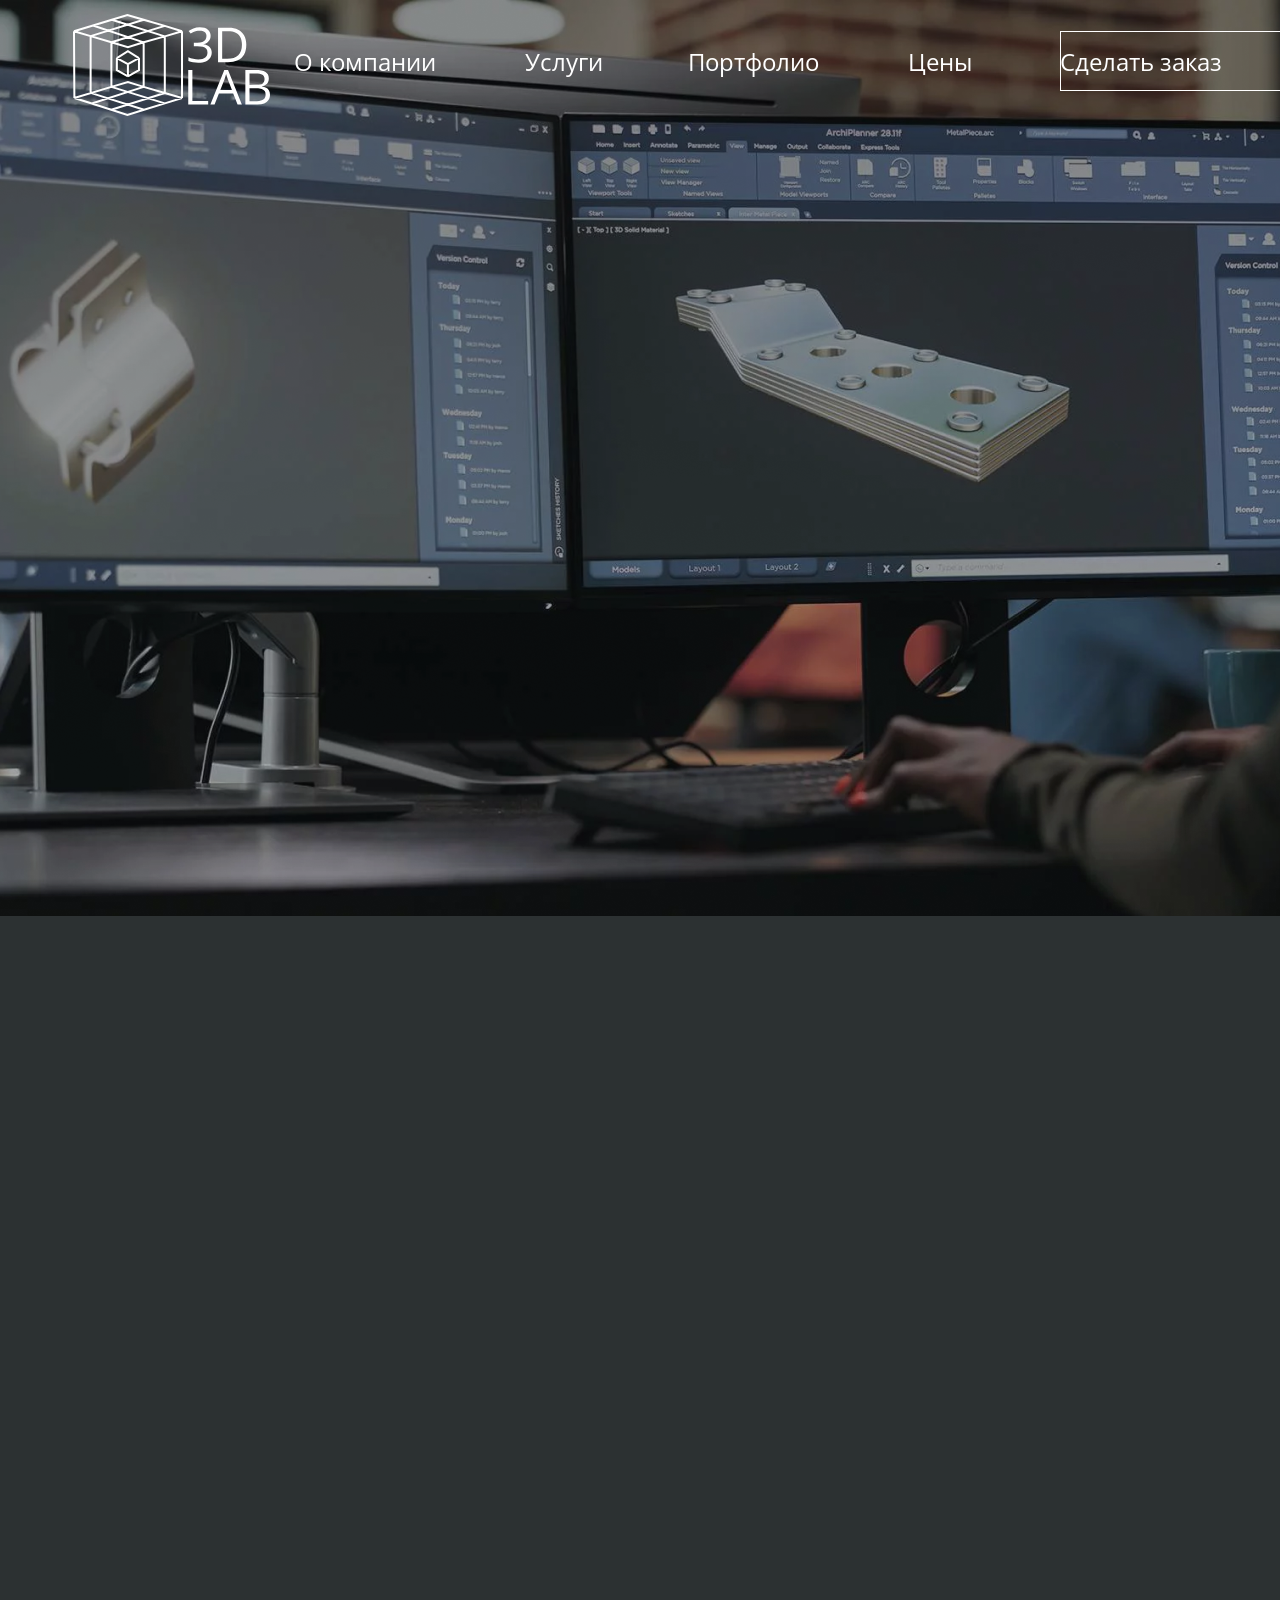
==== lab_4_/1440/index.html @ c91461b5 "fix" ====
<!DOCTYPE html>
<html lang="ru">
<head>
    <link rel="stylesheet" href="https://cdn.jsdelivr.net/npm/bootstrap@4.3.1/dist/css/bootstrap.min.css"
          integrity="sha384-ggOyR0iXCbMQv3Xipma34MD+dH/1fQ784/j6cY/iJTQUOhcWr7x9JvoRxT2MZw1T" crossorigin="anonymous">
    <link rel="stylesheet" href="css/style.css">
    <meta charset="UTF-8">
    <title>Title</title>
</head>
<body>

<div class="container">
    <div class="header-picture">
        <img src="img/header_picture.png" alt="headerPicture">
        <div class="header">
            <div class="logo">
                <img src="img/logo.svg" alt="logo">
            </div>
            <div class="header-menu">
                <div class="header-menu-text about-company-menu-text">О компании</div>
                <div class="header-menu-text services-menu-text">Услуги</div>
                <div class="header-menu-text portfolio-menu-text">Портфолио</div>
                <div class="header-menu-text prices-menu-text">Цены</div>
                <div class="make-order-button-menu"></div>
                <div class="make-order-borders-button-menu"></div>
                <div class="make-order-text-menu">Сделать заказ</div>
            </div>
        </div>
    </div>


</div>

<script src="https://code.jquery.com/jquery-3.3.1.slim.min.js"
        integrity="sha384-q8i/X+965DzO0rT7abK41JStQIAqVgRVzpbzo5smXKp4YfRvH+8abtTE1Pi6jizo"
        crossorigin="anonymous"></script>
<script src="https://cdn.jsdelivr.net/npm/popper.js@1.14.7/dist/umd/popper.min.js"
        integrity="sha384-UO2eT0CpHqdSJQ6hJty5KVphtPhzWj9WO1clHTMGa3JDZwrnQq4sF86dIHNDz0W1"
        crossorigin="anonymous"></script>
<script src="https://cdn.jsdelivr.net/npm/bootstrap@4.3.1/dist/js/bootstrap.min.js"
        integrity="sha384-JjSmVgyd0p3pXB1rRibZUAYoIIy6OrQ6VrjIEaFf/nJGzIxFDsf4x0xIM+B07jRM"
        crossorigin="anonymous"></script>
</body>
</html>
---- lab_4_/1440/css/style.css ----
@import url('https://fonts.googleapis.com/css?family=Open+Sans');

body{
    position: relative;
    width: 1440px;
    height: 4782px;

    background: #2C3132;
}

.header {
    position: absolute;
    width: 1440px;
    height: 126px;
    left: 0px;
    top: 0px;
}

.header-picture {
    position: absolute;
    width: 1440px;
    height: 916px;
    left: 0px;
    top: 0px;

    background: linear-gradient(180deg,
    rgba(0, 0, 0, 0.2) 0%,
    rgba(0, 0, 0, 0.2) 15.75%,
    rgba(0, 0, 0, 0) 100%),
    linear-gradient(0deg, rgba(61, 58, 59, 0.1), rgba(61, 58, 59, 0.1));
}

.logo {
    position: absolute;
    width: 196px;
    height: 100px;
    left: 72px;
    top: 13px;
}

.header-menu {
    position: absolute;
    width: 1076px;
    height: 82px;
    left: 292px;
    top: 20px;
}


.header-menu-text {

    font-family: 'Open Sans', SFMono-Regular;
    font-style: normal;
    font-weight: 400;
    font-size: 24px;
    line-height: 33px;
    /* identical to box height */

    display: flex;
    align-items: center;
    text-align: center;

    color: #FFFFFF;
}

.about-company-menu-text {
    position: absolute;
    width: 144px;
    height: 33px;
    left: 2px;
    top: 25px;
}

.services-menu-text {
    position: absolute;
    width: 78px;
    height: 33px;
    left: 233px;
    top: 25px;
}


.portfolio-menu-text {
    position: absolute;
    width: 133px;
    height: 33px;
    left: 396px;
    top: 25px;
}


.prices-menu-text {
    position: absolute;
    width: 65px;
    height: 33px;
    left: 616px;
    top: 25px;
}

.make-order-button-menu {
    position: absolute;
    width: 306px;
    height: 60px;
    left: 768px;
    top: 11px;
}

.make-order-borders-button-menu{
    box-sizing: border-box;

    position: absolute;
    width: 306px;
    height: 60px;
    left: 768px;
    top: 11px;

    border: 1px solid #FFFFFF;
}

.make-order-text-menu {
    position: absolute;
    width: 306px;
    height: 33px;
    left: 768px;
    top: 25px;

    font-family: 'Open Sans', SFMono-Regular;
    font-style: normal;
    font-weight: 400;
    font-size: 24px;
    line-height: 33px;
    /* identical to box height */

    display: flex;
    align-items: center;
    text-align: center;

    color: #FFFFFF;
}
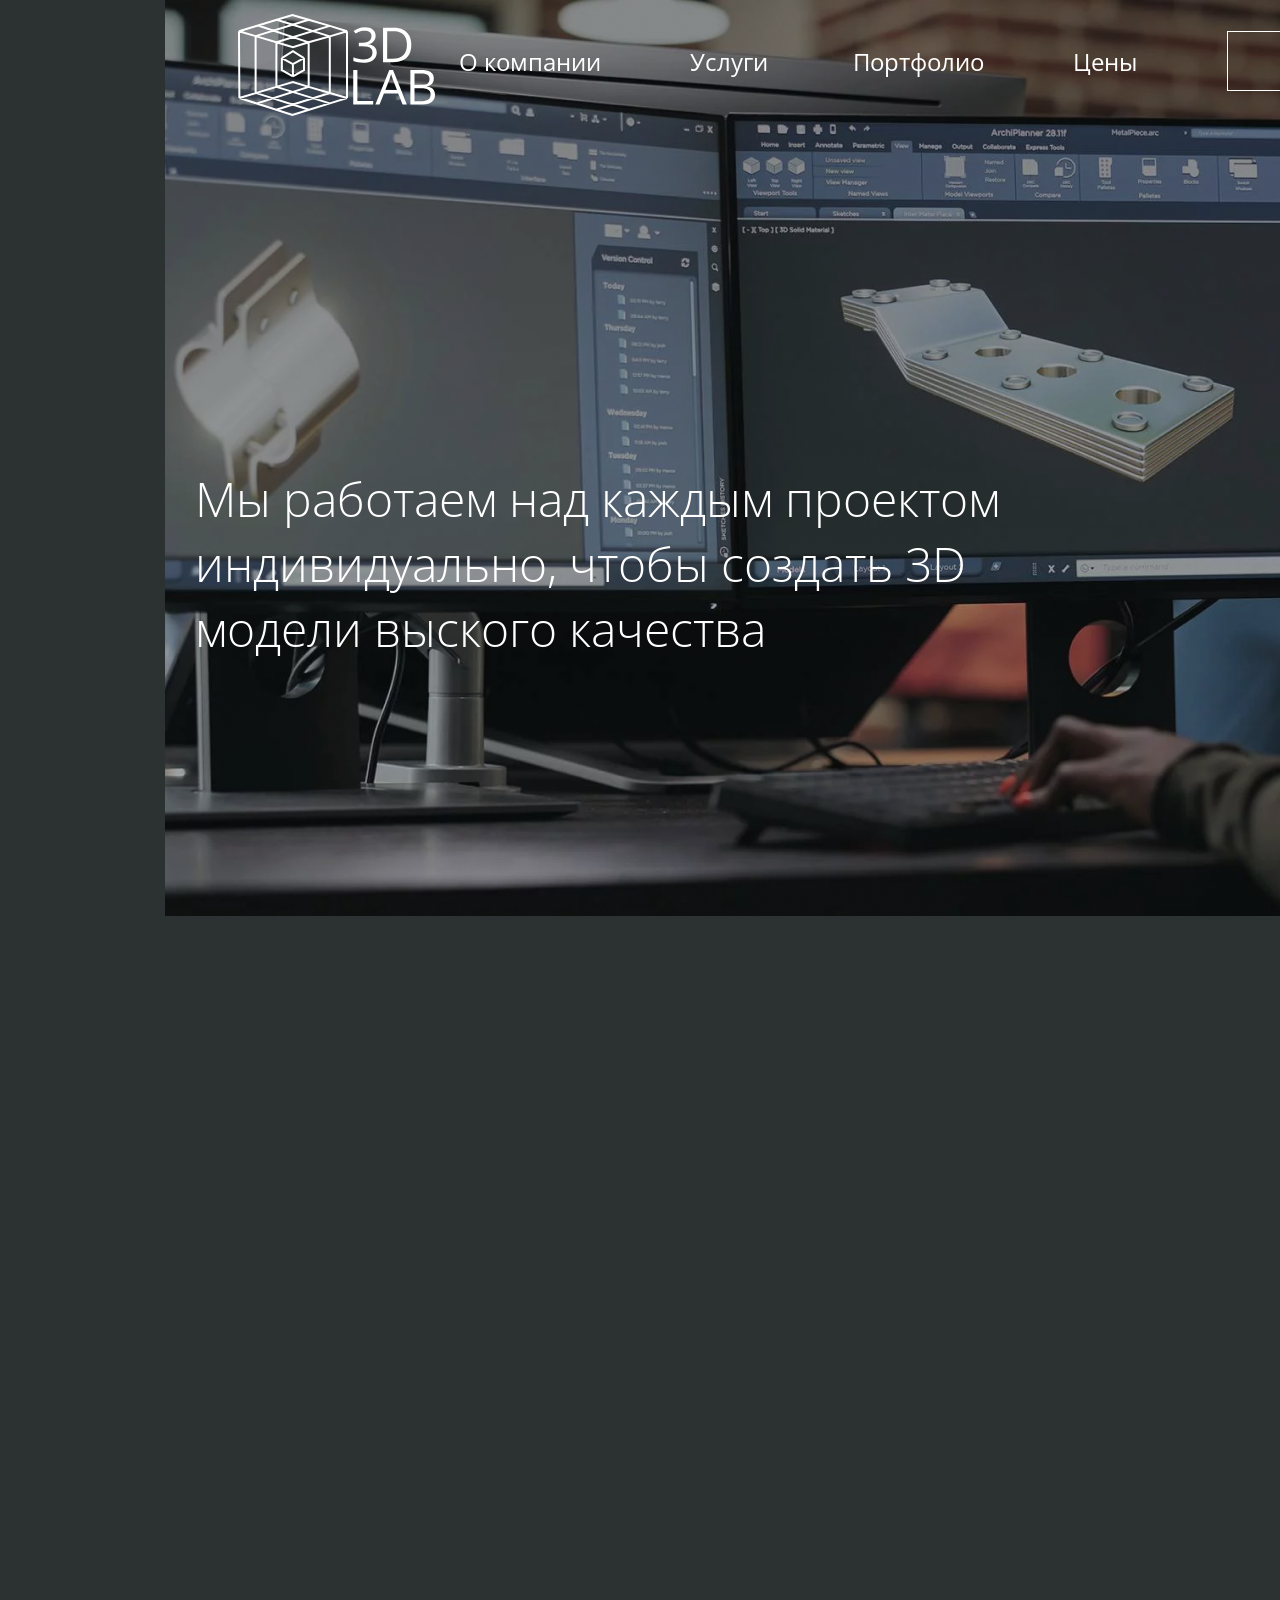
==== commit 4c9e38ce: "abakakaniy web design" ====
--- a/lab_4_/1440/index.html
+++ b/lab_4_/1440/index.html
@@ -1,44 +1,75 @@
 <!DOCTYPE html>
 <html lang="ru">
+
 <head>
     <link rel="stylesheet" href="https://cdn.jsdelivr.net/npm/bootstrap@4.3.1/dist/css/bootstrap.min.css"
-          integrity="sha384-ggOyR0iXCbMQv3Xipma34MD+dH/1fQ784/j6cY/iJTQUOhcWr7x9JvoRxT2MZw1T" crossorigin="anonymous">
+        integrity="sha384-ggOyR0iXCbMQv3Xipma34MD+dH/1fQ784/j6cY/iJTQUOhcWr7x9JvoRxT2MZw1T" crossorigin="anonymous">
     <link rel="stylesheet" href="css/style.css">
     <meta charset="UTF-8">
     <title>Title</title>
 </head>
+
 <body>
+    
+    <div class="container">
+        <div class="row">
+            <div class="col-md-12">
+                <div class="header-picture">
+                    <img src="img/header_picture.png" alt="headerPicture">
+                </div>
 
-<div class="container">
-    <div class="header-picture">
-        <img src="img/header_picture.png" alt="headerPicture">
-        <div class="header">
-            <div class="logo">
-                <img src="img/logo.svg" alt="logo">
-            </div>
-            <div class="header-menu">
-                <div class="header-menu-text about-company-menu-text">О компании</div>
-                <div class="header-menu-text services-menu-text">Услуги</div>
-                <div class="header-menu-text portfolio-menu-text">Портфолио</div>
-                <div class="header-menu-text prices-menu-text">Цены</div>
-                <div class="make-order-button-menu"></div>
-                <div class="make-order-borders-button-menu"></div>
-                <div class="make-order-text-menu">Сделать заказ</div>
+                <!-- Шапка -->
+                
+                    <div class="header">
+                        <div class="col-md-2">
+                            <div class="logo">
+                                <img src="img/logo.svg" alt="logo"></img>
+                            </div>
+                        </div>
+                        <div class="col-md-10">
+                            <div class="header-menu">
+                                <div class="header-menu-text about-company-menu-text">О компании</div>
+                                <div class="header-menu-text services-menu-text">Услуги</div>
+                                <div class="header-menu-text portfolio-menu-text">Портфолио</div>
+                                <div class="header-menu-text prices-menu-text">Цены</div>
+                                <div class="make-order-borders-button-menu"></div>
+                                <div class="make-order-text-menu">Сделать заказ</div>
+                            </div>
+                        </div>
+                    </div>
+                
+
+                <!-- О компании -->
+                <div class="col-md-12">
+                    <div class="col-md-8">
+                        <div class="about-company-frame">
+                            <div class="about-company-frame-text">
+                                Мы работаем над каждым проектом индивидуально,
+                                чтобы создать 3D модели выского качества
+                            </div>
+                        </div>
+                    </div>
+                </div>
+
+
+
             </div>
         </div>
     </div>
 
-
-</div>
-
-<script src="https://code.jquery.com/jquery-3.3.1.slim.min.js"
+    <script src="https://code.jquery.com/jquery-3.3.1.slim.min.js"
         integrity="sha384-q8i/X+965DzO0rT7abK41JStQIAqVgRVzpbzo5smXKp4YfRvH+8abtTE1Pi6jizo"
         crossorigin="anonymous"></script>
-<script src="https://cdn.jsdelivr.net/npm/popper.js@1.14.7/dist/umd/popper.min.js"
+    
+        <script src="https://cdn.jsdelivr.net/npm/popper.js@1.14.7/dist/umd/popper.min.js"
         integrity="sha384-UO2eT0CpHqdSJQ6hJty5KVphtPhzWj9WO1clHTMGa3JDZwrnQq4sF86dIHNDz0W1"
         crossorigin="anonymous"></script>
-<script src="https://cdn.jsdelivr.net/npm/bootstrap@4.3.1/dist/js/bootstrap.min.js"
+    
+        <script src="https://cdn.jsdelivr.net/npm/bootstrap@4.3.1/dist/js/bootstrap.min.js"
         integrity="sha384-JjSmVgyd0p3pXB1rRibZUAYoIIy6OrQ6VrjIEaFf/nJGzIxFDsf4x0xIM+B07jRM"
         crossorigin="anonymous"></script>
+    
+        <script src="js/script.js"></script>
 </body>
+
 </html>
--- a/lab_4_/1440/css/style.css
+++ b/lab_4_/1440/css/style.css
@@ -1,6 +1,6 @@
 @import url('https://fonts.googleapis.com/css?family=Open+Sans');
 
-body{
+body {
     position: relative;
     width: 1440px;
     height: 4782px;
@@ -8,26 +8,35 @@
     background: #2C3132;
 }
 
+
+/* ------- Шапка ------- */
 .header {
-    position: absolute;
+    /* Header */
+    position: fixed;
+    top: 0;
     width: 1440px;
     height: 126px;
-    left: 0px;
-    top: 0px;
+    z-index: 9999;
+    
+}
+
+.header.dark {
+    background: rgba(44, 49, 50, 0.9);
 }
 
 .header-picture {
     position: absolute;
     width: 1440px;
     height: 916px;
-    left: 0px;
-    top: 0px;
+
 
     background: linear-gradient(180deg,
-    rgba(0, 0, 0, 0.2) 0%,
-    rgba(0, 0, 0, 0.2) 15.75%,
-    rgba(0, 0, 0, 0) 100%),
-    linear-gradient(0deg, rgba(61, 58, 59, 0.1), rgba(61, 58, 59, 0.1));
+            rgba(0, 0, 0, 0.2) 0%,
+            rgba(0, 0, 0, 0.2) 15.75%,
+            rgba(0, 0, 0, 0) 100%),
+        linear-gradient(0deg,
+            rgba(61, 58, 59, 0.1),
+            rgba(61, 58, 59, 0.1));
 }
 
 .logo {
@@ -97,34 +106,31 @@
     top: 25px;
 }
 
-.make-order-button-menu {
-    position: absolute;
-    width: 306px;
-    height: 60px;
-    left: 768px;
-    top: 11px;
-}
 
-.make-order-borders-button-menu{
+
+.make-order-borders-button-menu {
     box-sizing: border-box;
 
     position: absolute;
     width: 306px;
     height: 60px;
-    left: 768px;
+    left: 770px;
     top: 11px;
 
     border: 1px solid #FFFFFF;
 }
 
 .make-order-text-menu {
+    /* Сделать заказ */
+
+
     position: absolute;
-    width: 306px;
+    width: 164px;
     height: 33px;
-    left: 768px;
+    left: 841px;
     top: 25px;
 
-    font-family: 'Open Sans', SFMono-Regular;
+    font-family: 'Open Sans';
     font-style: normal;
     font-weight: 400;
     font-size: 24px;
@@ -136,4 +142,47 @@
     text-align: center;
 
     color: #FFFFFF;
-}+
+}
+
+/* ------- Шапка ------- */
+
+
+
+/* ------- О компании ------- */
+
+.about-company-frame {
+    /* AboutCompany */
+
+
+    position: absolute;
+    width: 1296px;
+    height: 790px;
+
+
+}
+
+.about-company-frame-text {
+    /* Мы работаем над каждым проектом индивидуально, 
+    чтобы создать 3D модели выского качества */
+
+
+    position: absolute;
+    width: 856px;
+    height: 288px;
+    left: 0px;
+    top: 419px;
+
+    font-family: 'Open Sans';
+    font-style: normal;
+    font-weight: 300;
+    font-size: 48px;
+    line-height: 65px;
+    display: flex;
+    align-items: center;
+
+    color: #FFFFFF;
+
+}
+
+/* ------- О компании ------- */
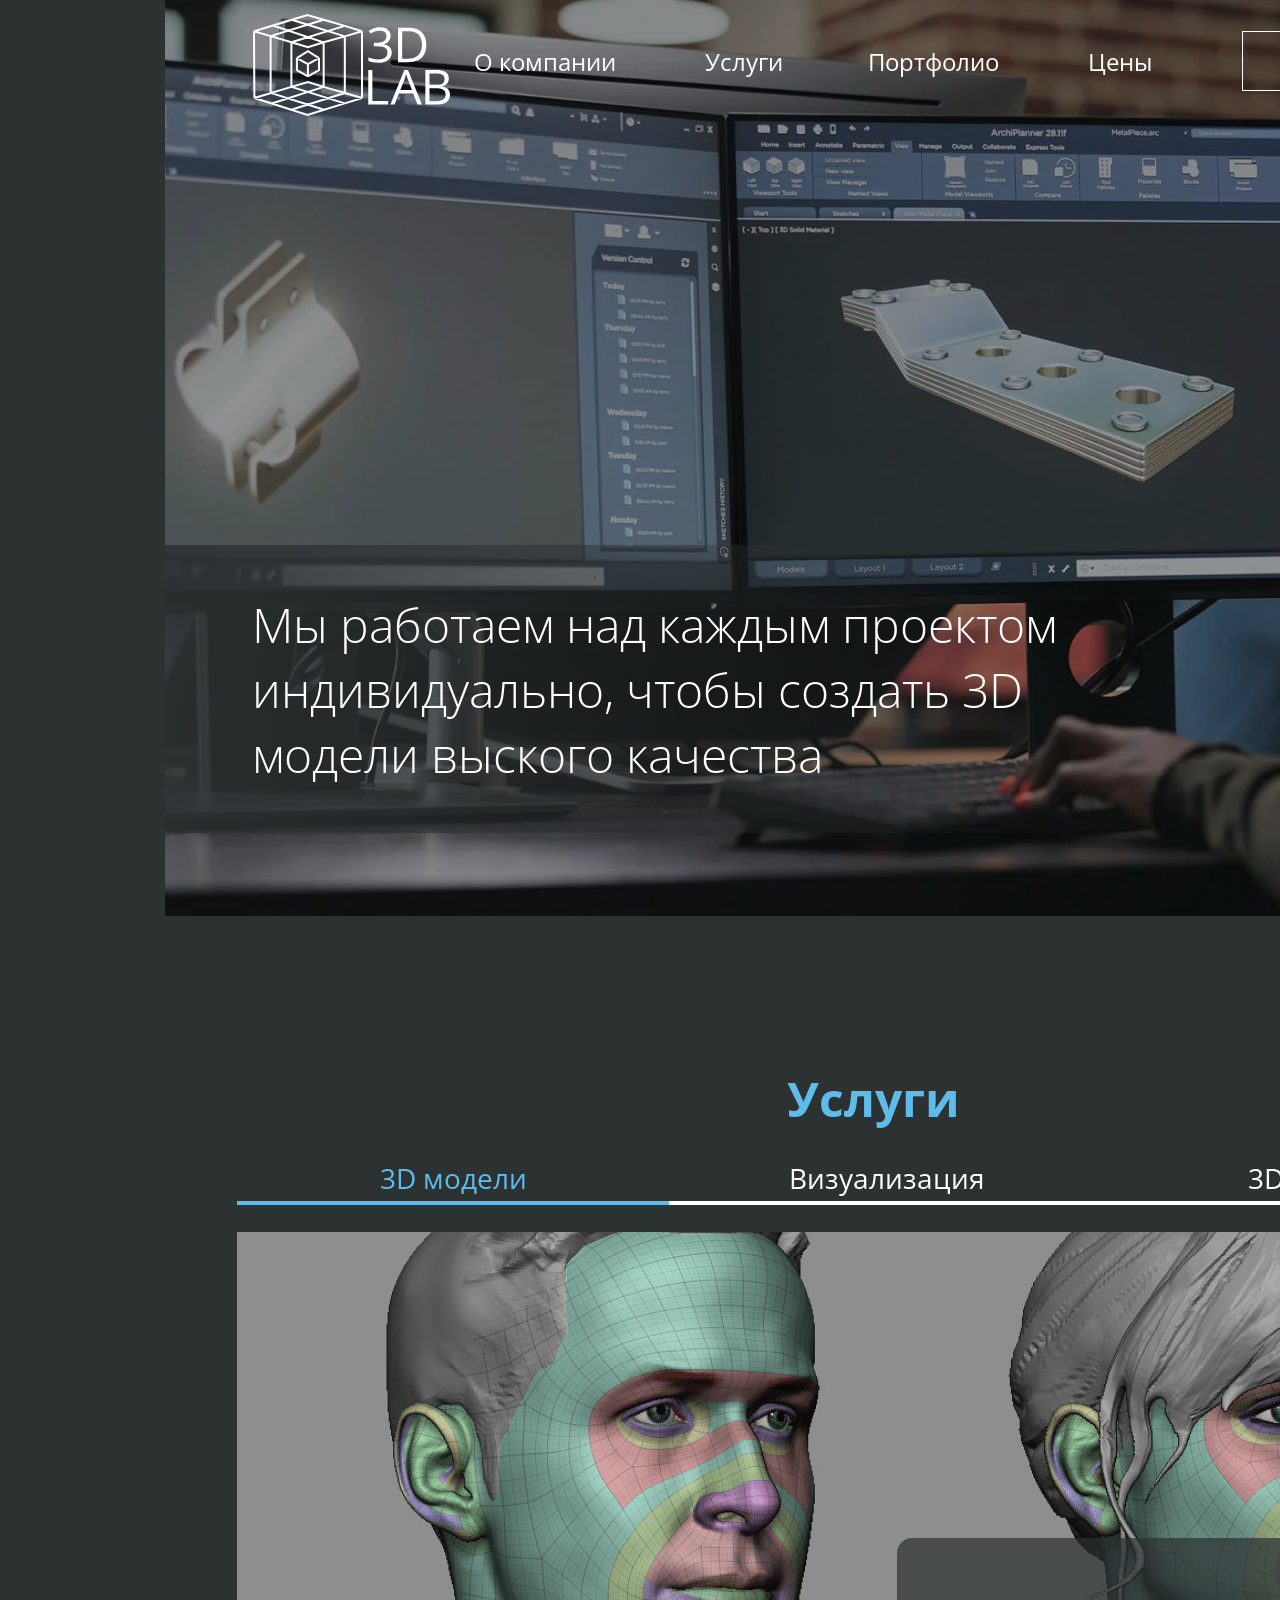
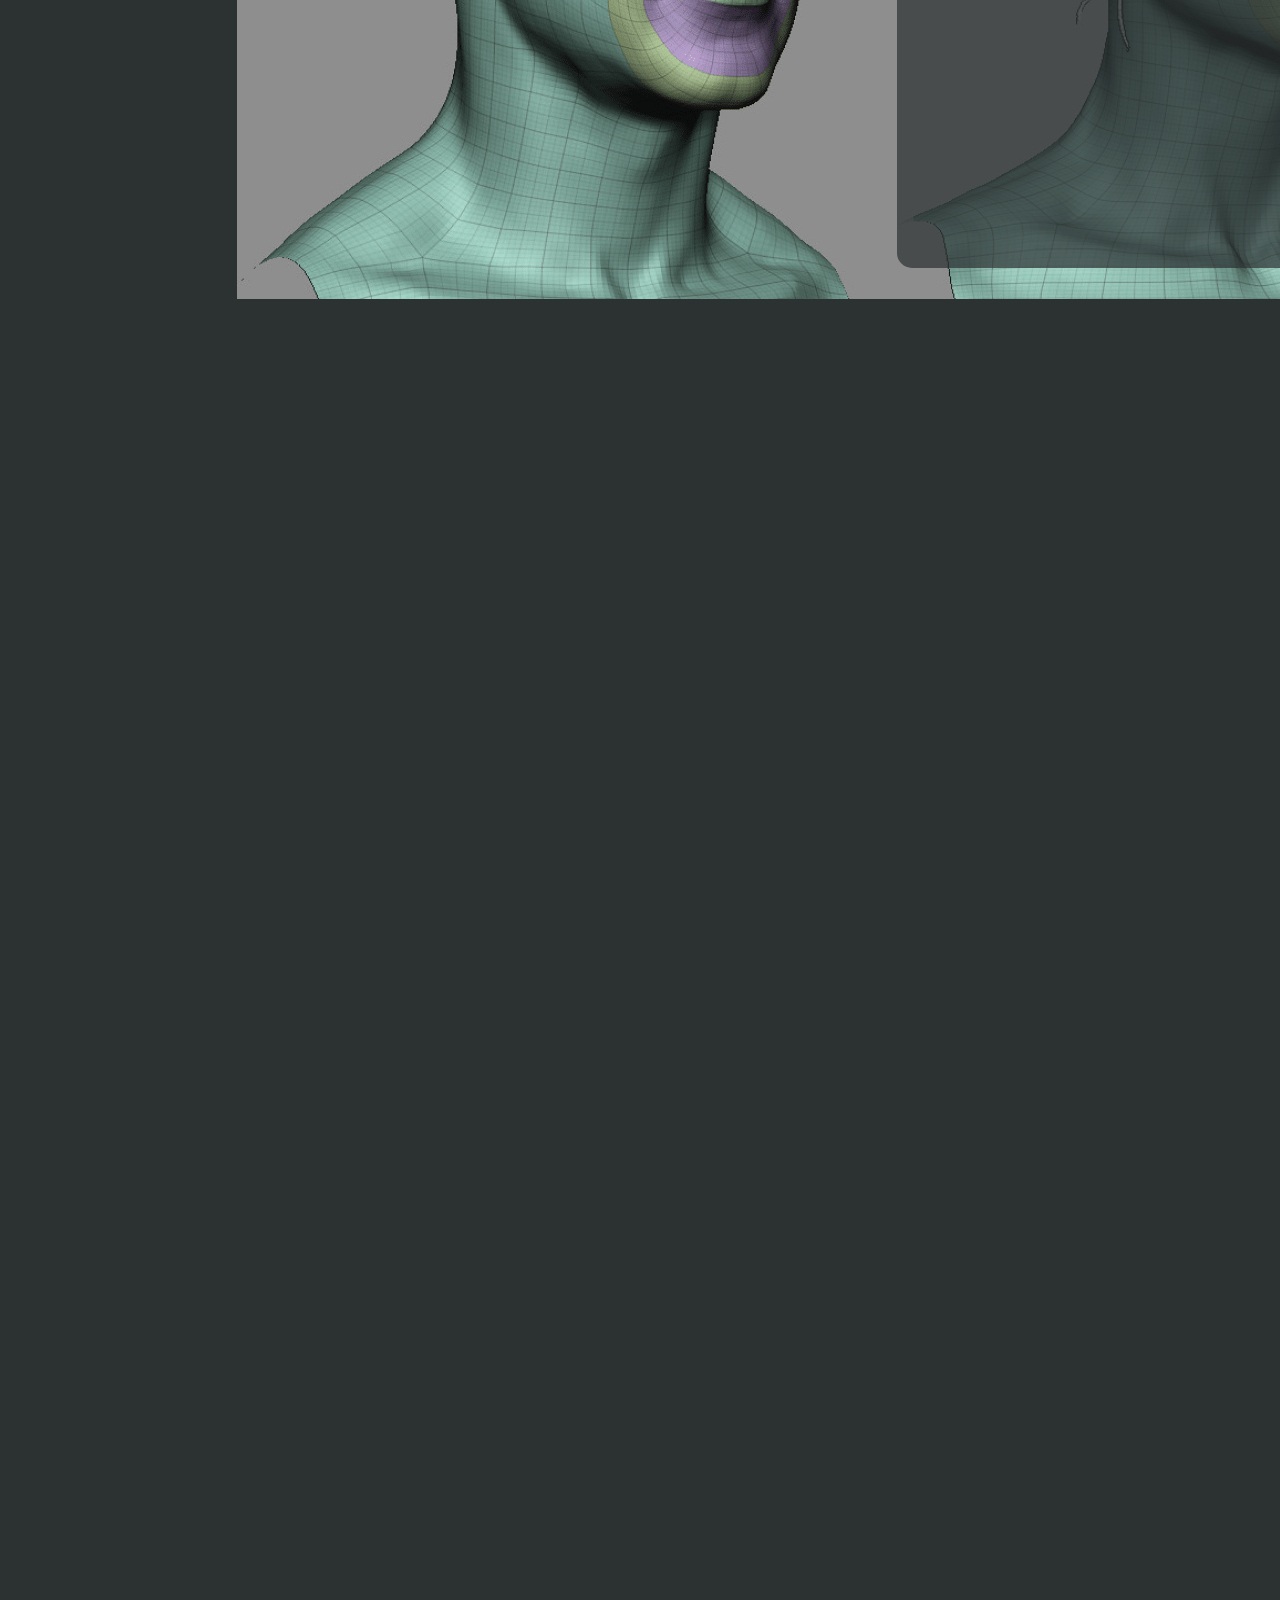
==== commit 3912b3f3: "nasrano" ====
--- a/lab_4_/1440/index.html
+++ b/lab_4_/1440/index.html
@@ -5,22 +5,23 @@
     <link rel="stylesheet" href="https://cdn.jsdelivr.net/npm/bootstrap@4.3.1/dist/css/bootstrap.min.css"
         integrity="sha384-ggOyR0iXCbMQv3Xipma34MD+dH/1fQ784/j6cY/iJTQUOhcWr7x9JvoRxT2MZw1T" crossorigin="anonymous">
     <link rel="stylesheet" href="css/style.css">
+    <link href="https://fonts.googleapis.com/css?family=Open+Sans:300,400,700&display=swap" rel="stylesheet">
     <meta charset="UTF-8">
     <title>Title</title>
 </head>
 
 <body>
-    
+
     <div class="container">
         <div class="row">
             <div class="col-md-12">
-                <div class="header-picture">
-                    <img src="img/header_picture.png" alt="headerPicture">
+                <div class="about-company-picture">
+                    <img src="img/about_company_picture.png" alt="headerPicture"></img>
                 </div>
 
                 <!-- Шапка -->
-                
-                    <div class="header">
+                <div class="col-md-12">
+                    <div class="header header-background">
                         <div class="col-md-2">
                             <div class="logo">
                                 <img src="img/logo.svg" alt="logo"></img>
@@ -37,10 +38,11 @@
                             </div>
                         </div>
                     </div>
-                
+                </div>
 
                 <!-- О компании -->
                 <div class="col-md-12">
+                    <div class="about-company-frame-text-background"></div>
                     <div class="col-md-8">
                         <div class="about-company-frame">
                             <div class="about-company-frame-text">
@@ -51,25 +53,64 @@
                     </div>
                 </div>
 
+                <!-- Услуги -->
+                <div class="col-md-12">
+                    <div class="service-frame">
+                        <div class="service-frame-header">
+                            Услуги
+                        </div>
+
+                        <div class="service-frame-3d-models-group">
+                            <div class="service-frame-3d-models">
+                                3D модели
+                            </div>
+                            <div class="service-frame-3d-models-line"></div>
+                        </div>
+                        <div class="service-frame-visualisations-group">
+                            <div class="service-frame-visualisation">
+                                Визуализация
+                            </div>
+                            <div class="service-frame-visualisation-line"></div>
+                        </div>
+                        <div class="service-frame-3d-printing-group">
+                            <div class="service-frame-3d-printing">
+                                3D печать
+                            </div>
+                            <div class="service-frame-3d-printing-line"></div>
+                        </div>
+
+                        <div class="service-frame-example">
+                            <img src="img/3d_model_example.png" alt="3d_model_example"></img>
+                            <div class="service-frame-text-block">
+                                <div class="service-frame-example-rectangle">
+                                    
+                                </div>
+                            </div>
+
+                        </div>
+                    </div>
+
+                </div>
 
 
             </div>
         </div>
     </div>
 
+
     <script src="https://code.jquery.com/jquery-3.3.1.slim.min.js"
         integrity="sha384-q8i/X+965DzO0rT7abK41JStQIAqVgRVzpbzo5smXKp4YfRvH+8abtTE1Pi6jizo"
         crossorigin="anonymous"></script>
-    
-        <script src="https://cdn.jsdelivr.net/npm/popper.js@1.14.7/dist/umd/popper.min.js"
+
+    <script src="https://cdn.jsdelivr.net/npm/popper.js@1.14.7/dist/umd/popper.min.js"
         integrity="sha384-UO2eT0CpHqdSJQ6hJty5KVphtPhzWj9WO1clHTMGa3JDZwrnQq4sF86dIHNDz0W1"
         crossorigin="anonymous"></script>
-    
-        <script src="https://cdn.jsdelivr.net/npm/bootstrap@4.3.1/dist/js/bootstrap.min.js"
+
+    <script src="https://cdn.jsdelivr.net/npm/bootstrap@4.3.1/dist/js/bootstrap.min.js"
         integrity="sha384-JjSmVgyd0p3pXB1rRibZUAYoIIy6OrQ6VrjIEaFf/nJGzIxFDsf4x0xIM+B07jRM"
         crossorigin="anonymous"></script>
-    
-        <script src="js/script.js"></script>
+
+    <script src="js/script.js"></script>
 </body>
 
 </html>
--- a/lab_4_/1440/css/style.css
+++ b/lab_4_/1440/css/style.css
@@ -1,5 +1,3 @@
-@import url('https://fonts.googleapis.com/css?family=Open+Sans');
-
 body {
     position: relative;
     width: 1440px;
@@ -16,15 +14,146 @@
     top: 0;
     width: 1440px;
     height: 126px;
-    z-index: 9999;
-    
-}
-
-.header.dark {
-    background: rgba(44, 49, 50, 0.9);
-}
-
-.header-picture {
+    z-index: 10;
+
+}
+
+.header-background::before {
+    content: "";
+    position: absolute;
+    left: 50%;
+    transform: translateX(-50%);
+    width: 200vw;
+    height: 100%;
+    z-index: -1;
+}
+
+
+.header.dark::before {
+    content: "";
+    position: absolute;
+    left: 50%;
+    transform: translateX(-50%);
+    width: 200vw;
+    height: 100%;
+    background-color: rgba(44, 49, 50, 0.9);
+    z-index: -1;
+}
+
+
+.logo {
+    position: absolute;
+    width: 196px;
+    height: 100px;
+    left: 72px;
+    top: 13px;
+}
+
+.header-menu {
+    position: absolute;
+    width: 1076px;
+    height: 82px;
+    left: 292px;
+    top: 20px;
+}
+
+
+.header-menu-text {
+
+    font-family: 'Open Sans';
+    font-style: normal;
+    font-weight: 400;
+    font-size: 24px;
+    line-height: 33px;
+    /* identical to box height */
+
+    display: flex;
+    align-items: center;
+    text-align: center;
+
+    color: #FFFFFF;
+}
+
+.about-company-menu-text {
+    position: absolute;
+    width: 144px;
+    height: 33px;
+    left: 2px;
+    top: 25px;
+}
+
+.services-menu-text {
+    position: absolute;
+    width: 78px;
+    height: 33px;
+    left: 233px;
+    top: 25px;
+}
+
+
+.portfolio-menu-text {
+    position: absolute;
+    width: 133px;
+    height: 33px;
+    left: 396px;
+    top: 25px;
+}
+
+
+.prices-menu-text {
+    position: absolute;
+    width: 65px;
+    height: 33px;
+    left: 616px;
+    top: 25px;
+}
+
+
+
+.make-order-borders-button-menu {
+    box-sizing: border-box;
+
+    position: absolute;
+    width: 306px;
+    height: 60px;
+    left: 770px;
+    top: 11px;
+
+    border: 1px solid #FFFFFF;
+}
+
+.make-order-text-menu {
+    /* Сделать заказ */
+
+
+    position: absolute;
+    width: 164px;
+    height: 33px;
+    left: 841px;
+    top: 25px;
+
+    font-family: 'Open Sans', SFMono-Regular;
+    font-style: normal;
+    font-weight: 400;
+    font-size: 24px;
+    line-height: 33px;
+    /* identical to box height */
+
+    display: flex;
+    align-items: center;
+    text-align: center;
+
+    color: #FFFFFF;
+
+}
+
+/* ------- Шапка ------- */
+
+
+
+/* ------- О компании ------- */
+
+.about-company-picture {
     position: absolute;
     width: 1440px;
     height: 916px;
@@ -39,118 +168,6 @@
             rgba(61, 58, 59, 0.1));
 }
 
-.logo {
-    position: absolute;
-    width: 196px;
-    height: 100px;
-    left: 72px;
-    top: 13px;
-}
-
-.header-menu {
-    position: absolute;
-    width: 1076px;
-    height: 82px;
-    left: 292px;
-    top: 20px;
-}
-
-
-.header-menu-text {
-
-    font-family: 'Open Sans', SFMono-Regular;
-    font-style: normal;
-    font-weight: 400;
-    font-size: 24px;
-    line-height: 33px;
-    /* identical to box height */
-
-    display: flex;
-    align-items: center;
-    text-align: center;
-
-    color: #FFFFFF;
-}
-
-.about-company-menu-text {
-    position: absolute;
-    width: 144px;
-    height: 33px;
-    left: 2px;
-    top: 25px;
-}
-
-.services-menu-text {
-    position: absolute;
-    width: 78px;
-    height: 33px;
-    left: 233px;
-    top: 25px;
-}
-
-
-.portfolio-menu-text {
-    position: absolute;
-    width: 133px;
-    height: 33px;
-    left: 396px;
-    top: 25px;
-}
-
-
-.prices-menu-text {
-    position: absolute;
-    width: 65px;
-    height: 33px;
-    left: 616px;
-    top: 25px;
-}
-
-
-
-.make-order-borders-button-menu {
-    box-sizing: border-box;
-
-    position: absolute;
-    width: 306px;
-    height: 60px;
-    left: 770px;
-    top: 11px;
-
-    border: 1px solid #FFFFFF;
-}
-
-.make-order-text-menu {
-    /* Сделать заказ */
-
-
-    position: absolute;
-    width: 164px;
-    height: 33px;
-    left: 841px;
-    top: 25px;
-
-    font-family: 'Open Sans';
-    font-style: normal;
-    font-weight: 400;
-    font-size: 24px;
-    line-height: 33px;
-    /* identical to box height */
-
-    display: flex;
-    align-items: center;
-    text-align: center;
-
-    color: #FFFFFF;
-
-}
-
-/* ------- Шапка ------- */
-
-
-
-/* ------- О компании ------- */
-
 .about-company-frame {
     /* AboutCompany */
 
@@ -158,6 +175,8 @@
     position: absolute;
     width: 1296px;
     height: 790px;
+    left: 72px;
+    top: 126px;
 
 
 }
@@ -166,7 +185,6 @@
     /* Мы работаем над каждым проектом индивидуально, 
     чтобы создать 3D модели выского качества */
 
-
     position: absolute;
     width: 856px;
     height: 288px;
@@ -183,6 +201,227 @@
 
     color: #FFFFFF;
 
-}
-
-/* ------- О компании ------- */+
+}
+
+.about-company-frame-text-background {
+    position: absolute;
+    width: 928px;
+    height: 288px;
+    left: 0px;
+    top: 545px;
+
+    background: linear-gradient(90deg,
+            rgba(44, 49, 50, 0.9) 0%,
+            rgba(44, 49, 50, 0) 100%);
+}
+
+/* ------- О компании ------- */
+
+/* ------- Услуги ------- */
+
+.service-frame {
+    position: absolute;
+    width: 1296px;
+    height: 833px;
+    left: 72px;
+    top: 1066px;
+}
+
+
+.service-frame-header {
+    /* Услуги */
+
+
+    position: absolute;
+    height: 65px;
+    left: 550px;
+    right: 550px;
+    top: 0px;
+
+    font-family: 'Open Sans';
+    font-style: normal;
+    font-weight: 700;
+    font-size: 48px;
+    line-height: 65px;
+    display: flex;
+    align-items: center;
+    text-align: center;
+
+    color: #5EBBEA;
+
+}
+
+
+.service-frame-3d-models-group {
+    /* 3dModels */
+
+
+    position: absolute;
+    width: 432px;
+    height: 52px;
+    left: 0px;
+    top: 0px;
+
+
+}
+
+.service-frame-3d-models {
+    /* 3D модели */
+
+
+    position: absolute;
+    width: 147px;
+    height: 38px;
+    left: 143px;
+    top: 93px;
+
+    font-family: 'Open Sans';
+    font-style: normal;
+    font-weight: 400;
+    font-size: 28px;
+    line-height: 38px;
+    display: flex;
+    align-items: center;
+    text-align: center;
+
+    color: #5EBBEA;
+
+}
+
+.service-frame-3d-models-line {
+
+    position: absolute;
+    width: 432px;
+
+    left: 0px;
+    top: 135px;
+
+    border: 2px solid #5EBBEA;
+
+}
+
+
+.service-frame-visualisation-group {
+    /* Visualisation */
+
+
+    position: absolute;
+    width: 432px;
+    height: 52px;
+    left: 432px;
+    top: 0px;
+
+}
+
+.service-frame-visualisation {
+    /* Визуализация */
+
+
+    position: absolute;
+    width: 193px;
+    height: 38px;
+    left: 552px;
+    top: 93px;
+
+    font-family: 'Open Sans';
+    font-style: normal;
+    font-weight: 400;
+    font-size: 28px;
+    line-height: 38px;
+    display: flex;
+    align-items: center;
+    text-align: center;
+
+    color: #FFFFFF;
+
+
+}
+
+.service-frame-visualisation-line {
+
+    position: absolute;
+    width: 432px;
+
+    left: 432px;
+    top: 135px;
+
+    border: 2px solid #FFFFFF;
+
+}
+
+
+
+.service-frame-3d-printing-group {
+    /* 3dPrinting */
+
+
+    position: absolute;
+    width: 432px;
+    height: 43px;
+    left: 0px;
+    top: 0px;
+
+}
+
+.service-frame-3d-printing {
+    /* 3D печать */
+
+
+    position: absolute;
+    width: 139px;
+    height: 38px;
+    left: 1011px;
+    top: 93px;
+
+    font-family: 'Open Sans';
+    font-style: normal;
+    font-weight: 400;
+    font-size: 28px;
+    line-height: 38px;
+    display: flex;
+    align-items: center;
+    text-align: center;
+
+    color: #FFFFFF;
+}
+
+.service-frame-3d-printing-line {
+    position: absolute;
+    width: 432px;
+    left: 864px;
+    top: 135px;
+
+    border: 2px solid #FFFFFF;
+}
+
+.service-frame-example {
+    position: absolute;
+    width: 1296px;
+    height: 667px;
+    left: 0px;
+    top: 166px;
+
+}
+
+.service-frame-text-block {
+    position: absolute;
+    width: 526px;
+    height: 330px;
+    left: 660px;
+    top: 306px;
+}
+
+.service-frame-example-rectangle {
+    position: absolute;
+    left: 0px;
+    right: 0px;
+    top: 0%;
+    bottom: 0%;
+
+    background: rgba(44, 49, 50, 0.7);
+    border-radius: 15px;
+}
+
+
+/* ------- Услуги ------- */
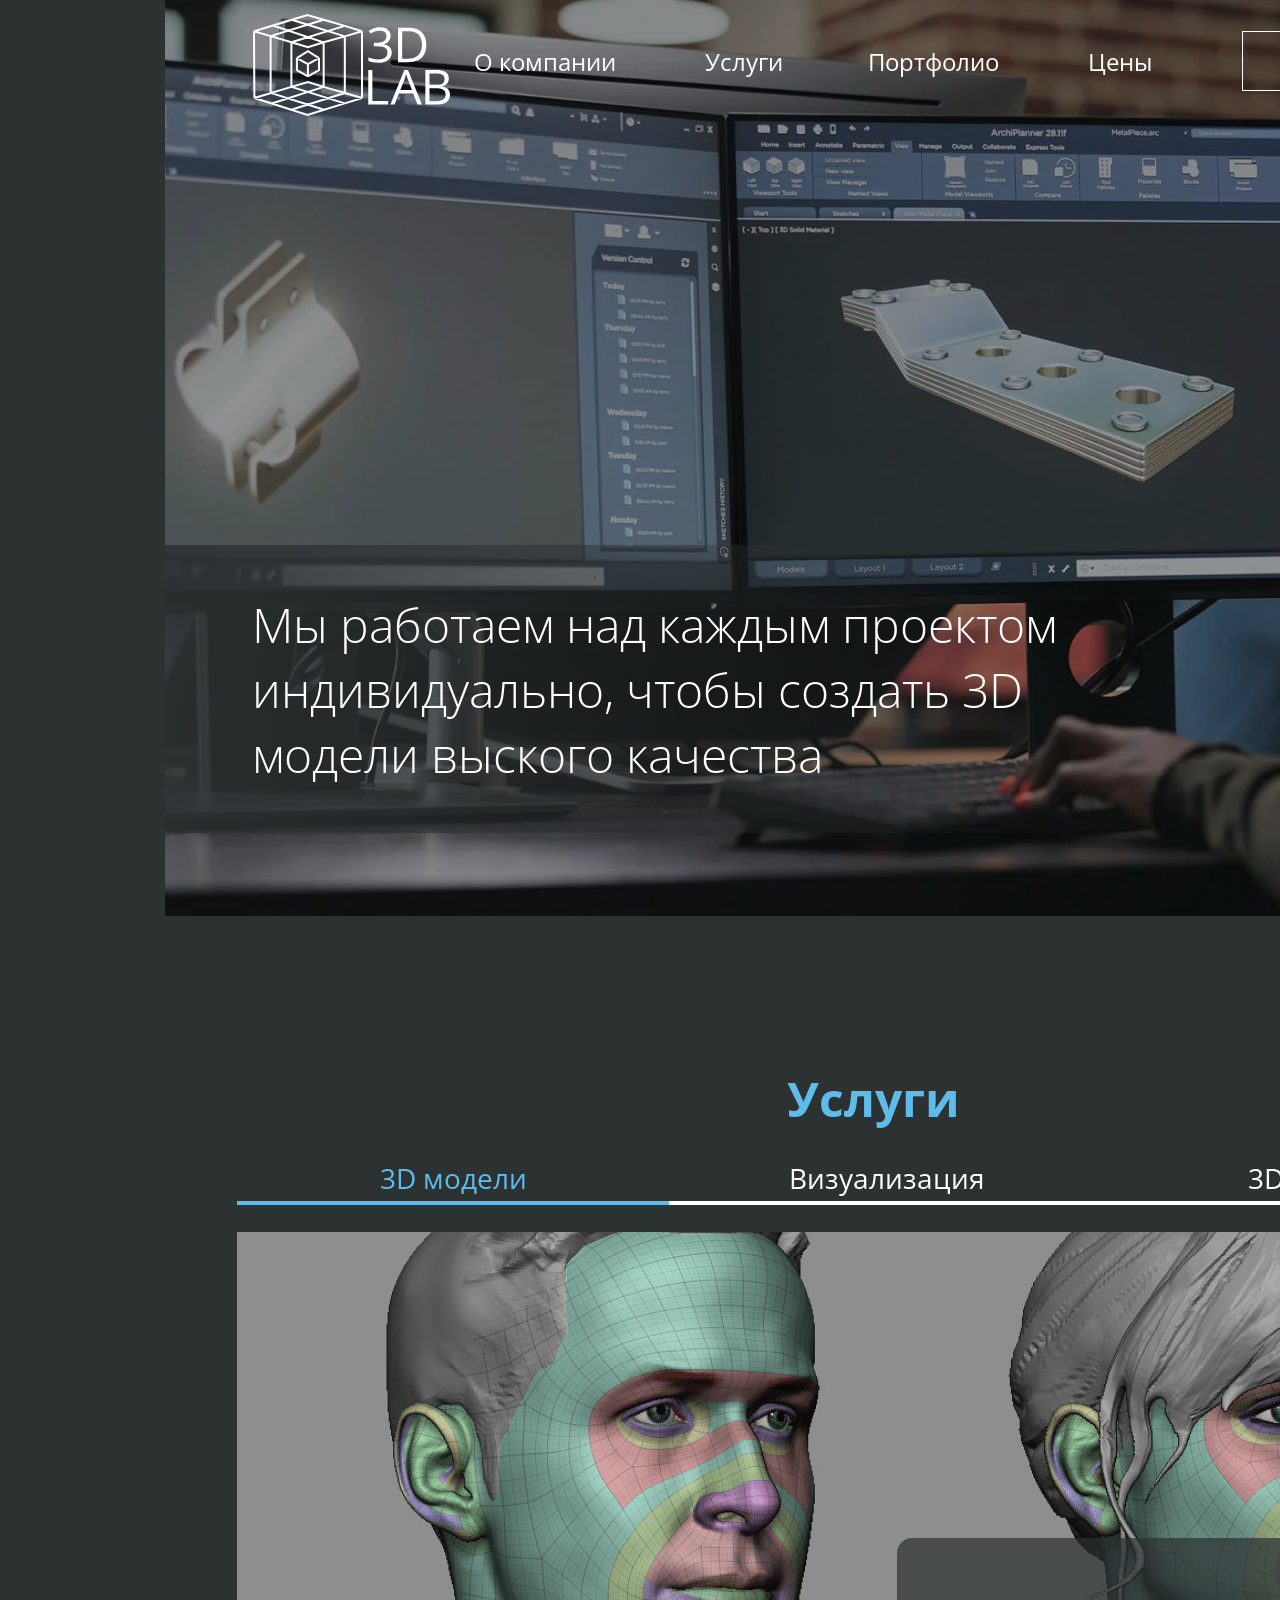
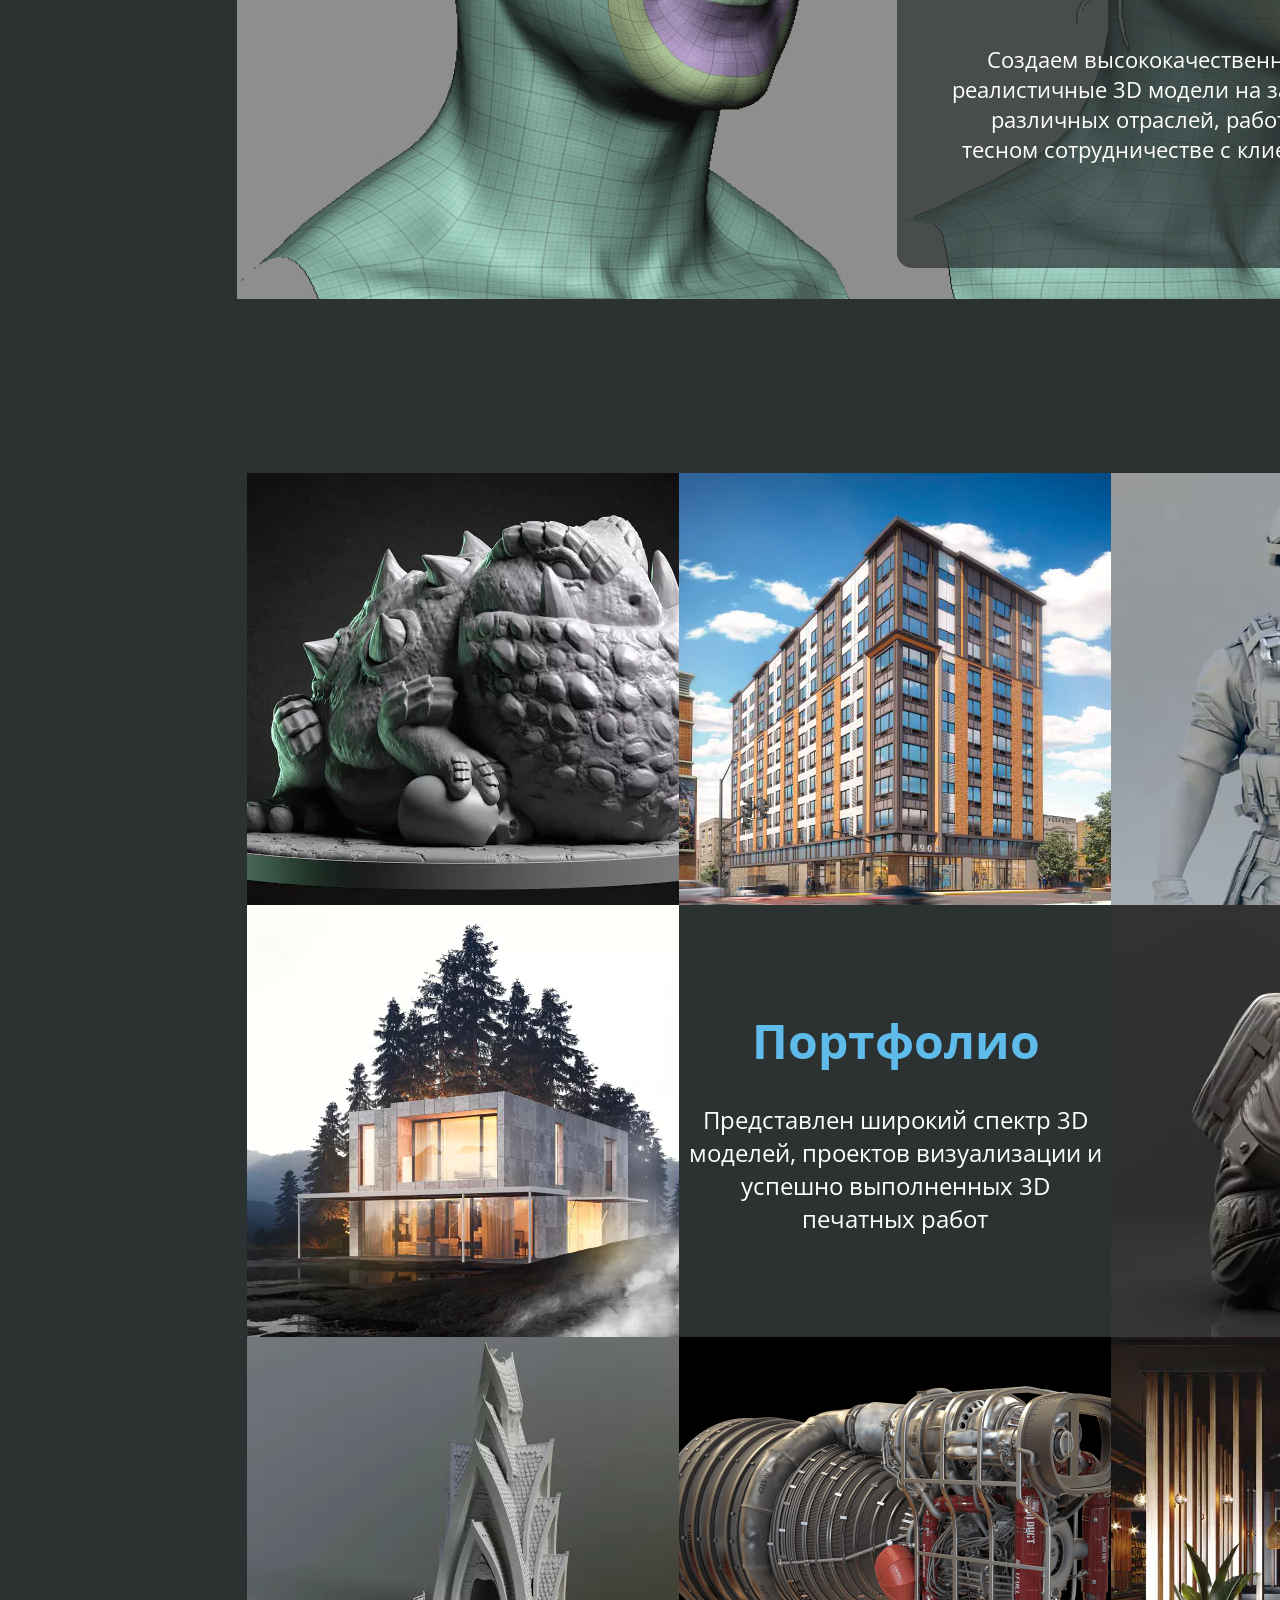
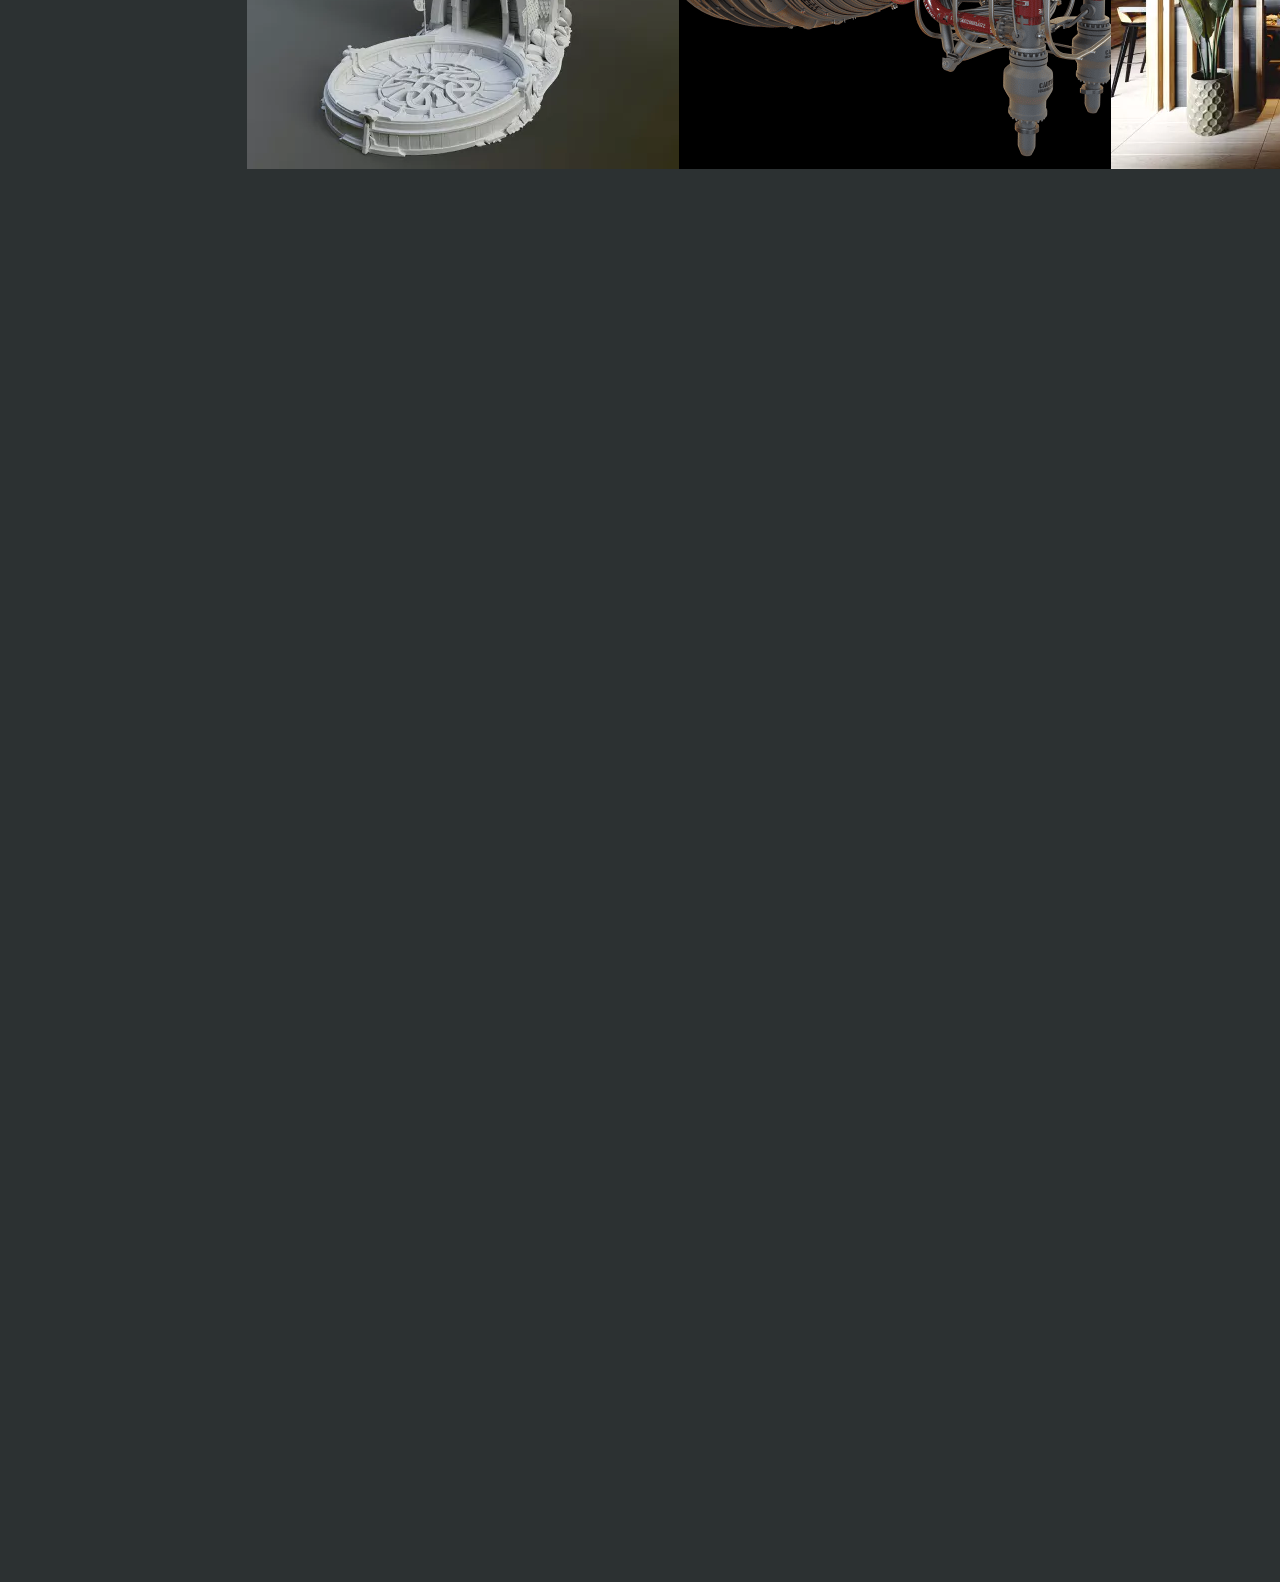
==== commit d95295a4: "kaki" ====
--- a/lab_4_/1440/index.html
+++ b/lab_4_/1440/index.html
@@ -83,13 +83,55 @@
                             <img src="img/3d_model_example.png" alt="3d_model_example"></img>
                             <div class="service-frame-text-block">
                                 <div class="service-frame-example-rectangle">
-                                    
+                                    <div class="service-frame-text">
+                                        Создаем высококачественные и реалистичные 3D 
+                                        модели на заказ для различных отраслей, работая 
+                                        в тесном сотрудничестве с клиентами.
+                                    </div>
                                 </div>
                             </div>
-
                         </div>
                     </div>
+                </div>
 
+                <!-- Портфолио -->
+                <div class="col-md-12">
+                    <div class="portfolio-frame">
+                        <div class="portfolio-frame-variant1">
+                            <img src="img/portfolio_1.png" alt="portfolio_1"></img>
+                        </div>
+                        <div class="portfolio-frame-variant2">
+                            <img src="img/portfolio_2.png" alt="portfolio_2"></img>
+                        </div>
+                        <div class="portfolio-frame-variant3">
+                            <img src="img/portfolio_3.png" alt="portfolio_3"></img>
+                        </div>
+                        <div class="portfolio-frame-variant4">
+                            <img src="img/portfolio_4.png" alt="portfolio_4"></img>
+                        </div>
+                        <div class="portfolio-frame-variant-middle">
+                            <div class="portfolio-frame-header">
+                                Портфолио
+                            </div>
+                            <div class="portfolio-frame-variant-middle-description">
+                                Представлен широкий спектр 3D моделей, проектов 
+                                визуализации и успешно выполненных 3D печатных работ
+                            </div>
+                        </div>
+                        <div class="portfolio-frame-variant5">
+                            <img src="img/portfolio_5.png" alt="portfolio_5"></img>
+                        </div>
+                        <div class="portfolio-frame-variant6">
+                            <img src="img/portfolio_6.png" alt="portfolio_6"></img>
+                        </div>
+                        <div class="portfolio-frame-variant7">
+                            <img src="img/portfolio_7.png" alt="portfolio_7"></img>
+                        </div>
+                        <div class="portfolio-frame-variant8">
+                            <img src="img/portfolio_8.png" alt="portfolio_8"></img>
+                        </div>
+                        
+                    </div>
                 </div>
 
 
--- a/lab_4_/1440/css/style.css
+++ b/lab_4_/1440/css/style.css
@@ -1,4 +1,5 @@
 body {
+    overflow: auto;
     position: relative;
     width: 1440px;
     height: 4782px;
@@ -6,6 +7,9 @@
     background: #2C3132;
 }
 
+body::-webkit-scrollbar {
+    display: none;
+}
 
 /* ------- Шапка ------- */
 .header {
@@ -423,5 +427,180 @@
     border-radius: 15px;
 }
 
-
-/* ------- Услуги ------- */+.service-frame-text {
+
+
+    position: absolute;
+    width: 416px;
+    height: 330px;
+    left: 55px;
+    top: 0.5px;
+
+    font-family: 'Open Sans';
+    font-style: normal;
+    font-weight: 400;
+    font-size: 22px;
+    line-height: 30px;
+    display: flex;
+    align-items: center;
+    text-align: center;
+
+    color: #FFFFFF;
+
+
+
+}
+
+/* ------- Услуги ------- */
+
+
+
+/* ------- Портфолио ------- */
+
+.portfolio-frame {
+    position: absolute;
+    width: 1116px;
+    height: 1116px;
+    left: 82px;
+    top: 2073px;
+}
+
+.portfolio-frame-variant1 {
+    position: absolute;
+    width: 432px;
+    height: 432px;
+    left: 0px;
+    top: 0px;
+}
+
+.portfolio-frame-variant2 {
+    position: absolute;
+    width: 432px;
+    height: 432px;
+    left: 432px;
+    top: 0px;
+}
+
+.portfolio-frame-variant3 {
+    position: absolute;
+    width: 432px;
+    height: 432px;
+    left: 864px;
+    top: 0px;
+}
+
+.portfolio-frame-variant4 {
+    position: absolute;
+    width: 432px;
+    height: 432px;
+    left: 0px;
+    top: 432px;
+
+
+}
+
+.portfolio-frame-variant-middle {
+    /* portfolioMiddle */
+
+
+    /* Auto layout */
+
+    display: flex;
+    flex-direction: column;
+    justify-content: center;
+    align-items: center;
+    padding: 110px 8px;
+    gap: 30px;
+
+    position: absolute;
+    width: 432px;
+    height: 432px;
+    left: 432px;
+    top: 432px;
+
+    background: #2C3132;
+}
+
+.portfolio-frame-header {
+    width: 287px;
+    height: 65px;
+
+    font-family: 'Open Sans';
+    font-style: normal;
+    font-weight: 700;
+    font-size: 48px;
+    line-height: 65px;
+    display: flex;
+    align-items: center;
+    text-align: center;
+
+    color: #5EBBEA;
+
+
+    /* Inside auto layout */
+
+    flex: none;
+    order: 0;
+    flex-grow: 0;
+}
+
+.portfolio-frame-variant-middle-description {
+    width: 416px;
+    height: 132px;
+
+    font-family: 'Open Sans';
+    font-style: normal;
+    font-weight: 400;
+    font-size: 24px;
+    line-height: 33px;
+    display: flex;
+    align-items: center;
+    text-align: center;
+
+    color: #FFFFFF;
+
+
+    /* Inside auto layout */
+
+    flex: none;
+    order: 1;
+    flex-grow: 0;
+}
+
+.portfolio-frame-variant5 {
+    position: absolute;
+    width: 432px;
+    height: 432px;
+    left: 864px;
+    top: 432px;
+
+
+}
+
+.portfolio-frame-variant6 {
+    position: absolute;
+    width: 432px;
+    height: 432px;
+    left: 0px;
+    top: 864px;
+}
+
+.portfolio-frame-variant7 {
+    position: absolute;
+    width: 432px;
+    height: 432px;
+    left: 432px;
+    top: 864px;
+}
+
+.portfolio-frame-variant8 {
+    position: absolute;
+    width: 432px;
+    height: 432px;
+    left: 864px;
+    top: 864px;
+
+}
+
+
+/* ------- Портфолио ------- */
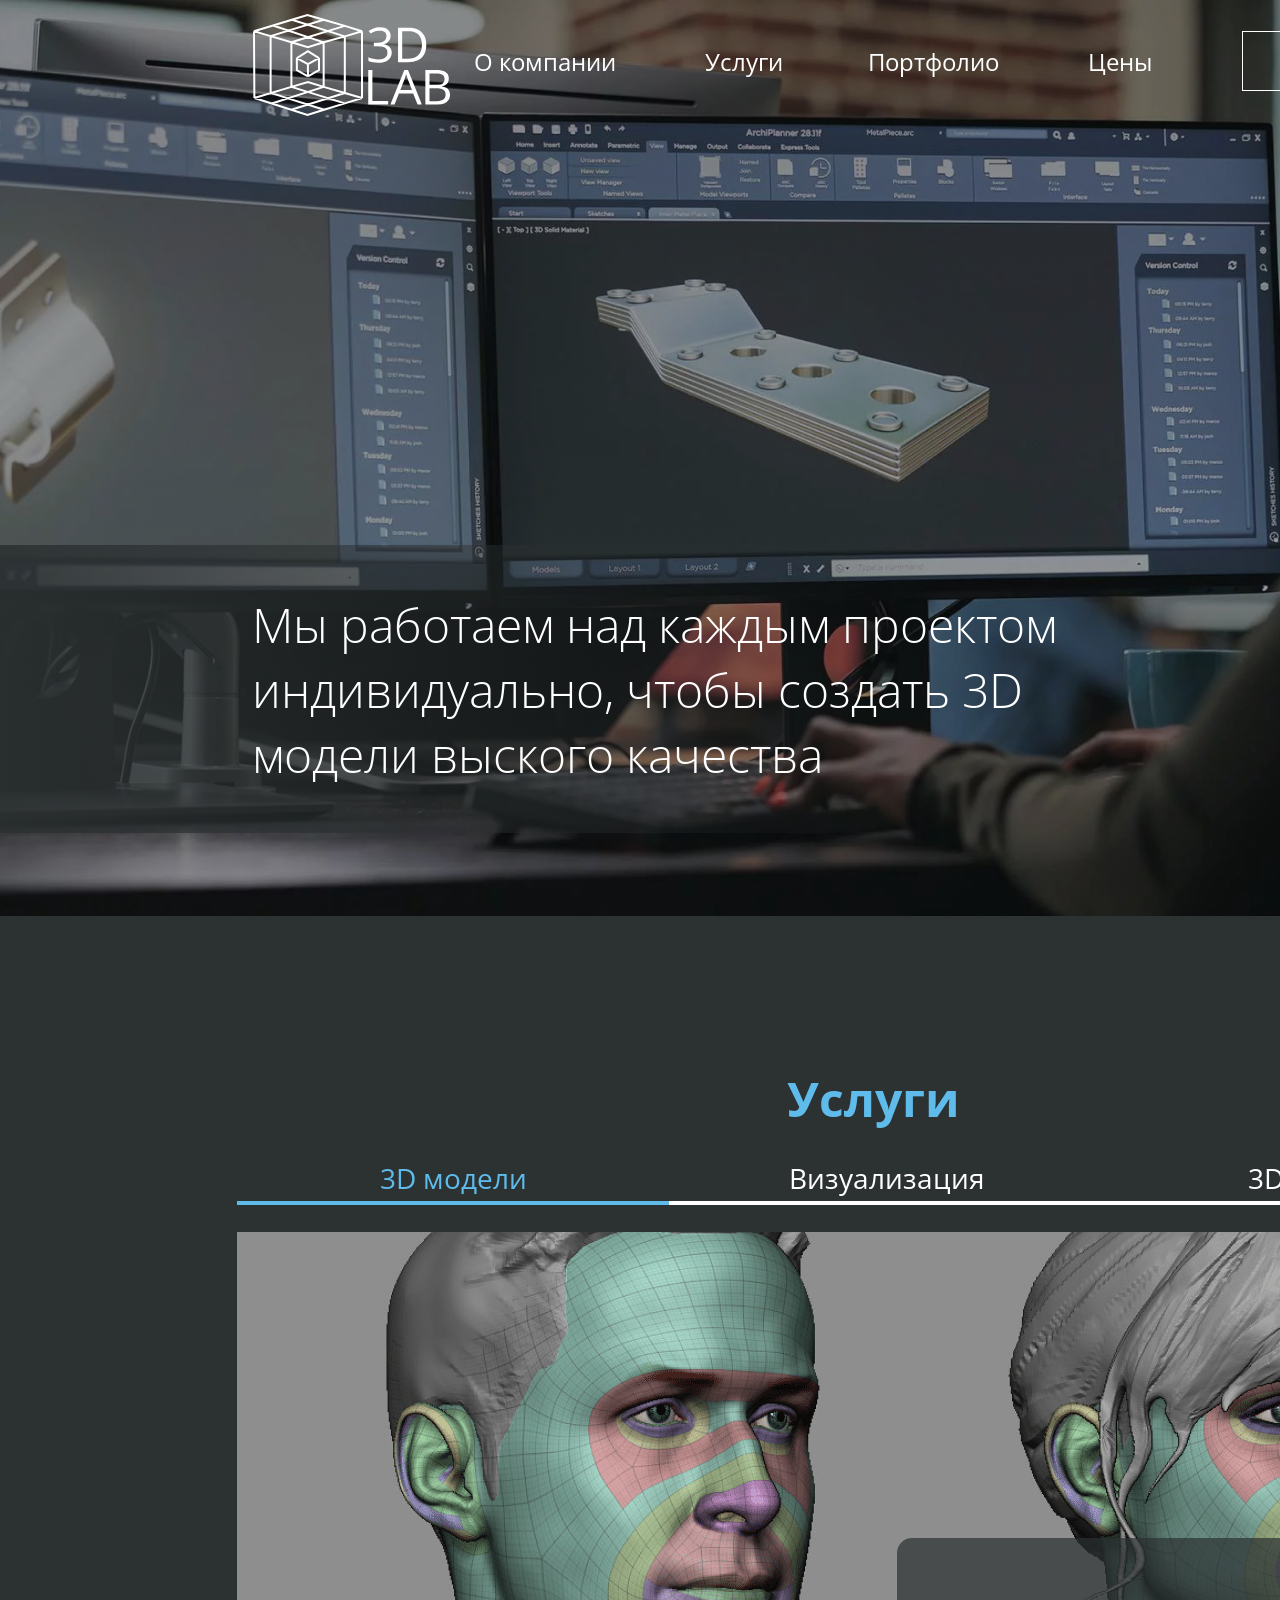
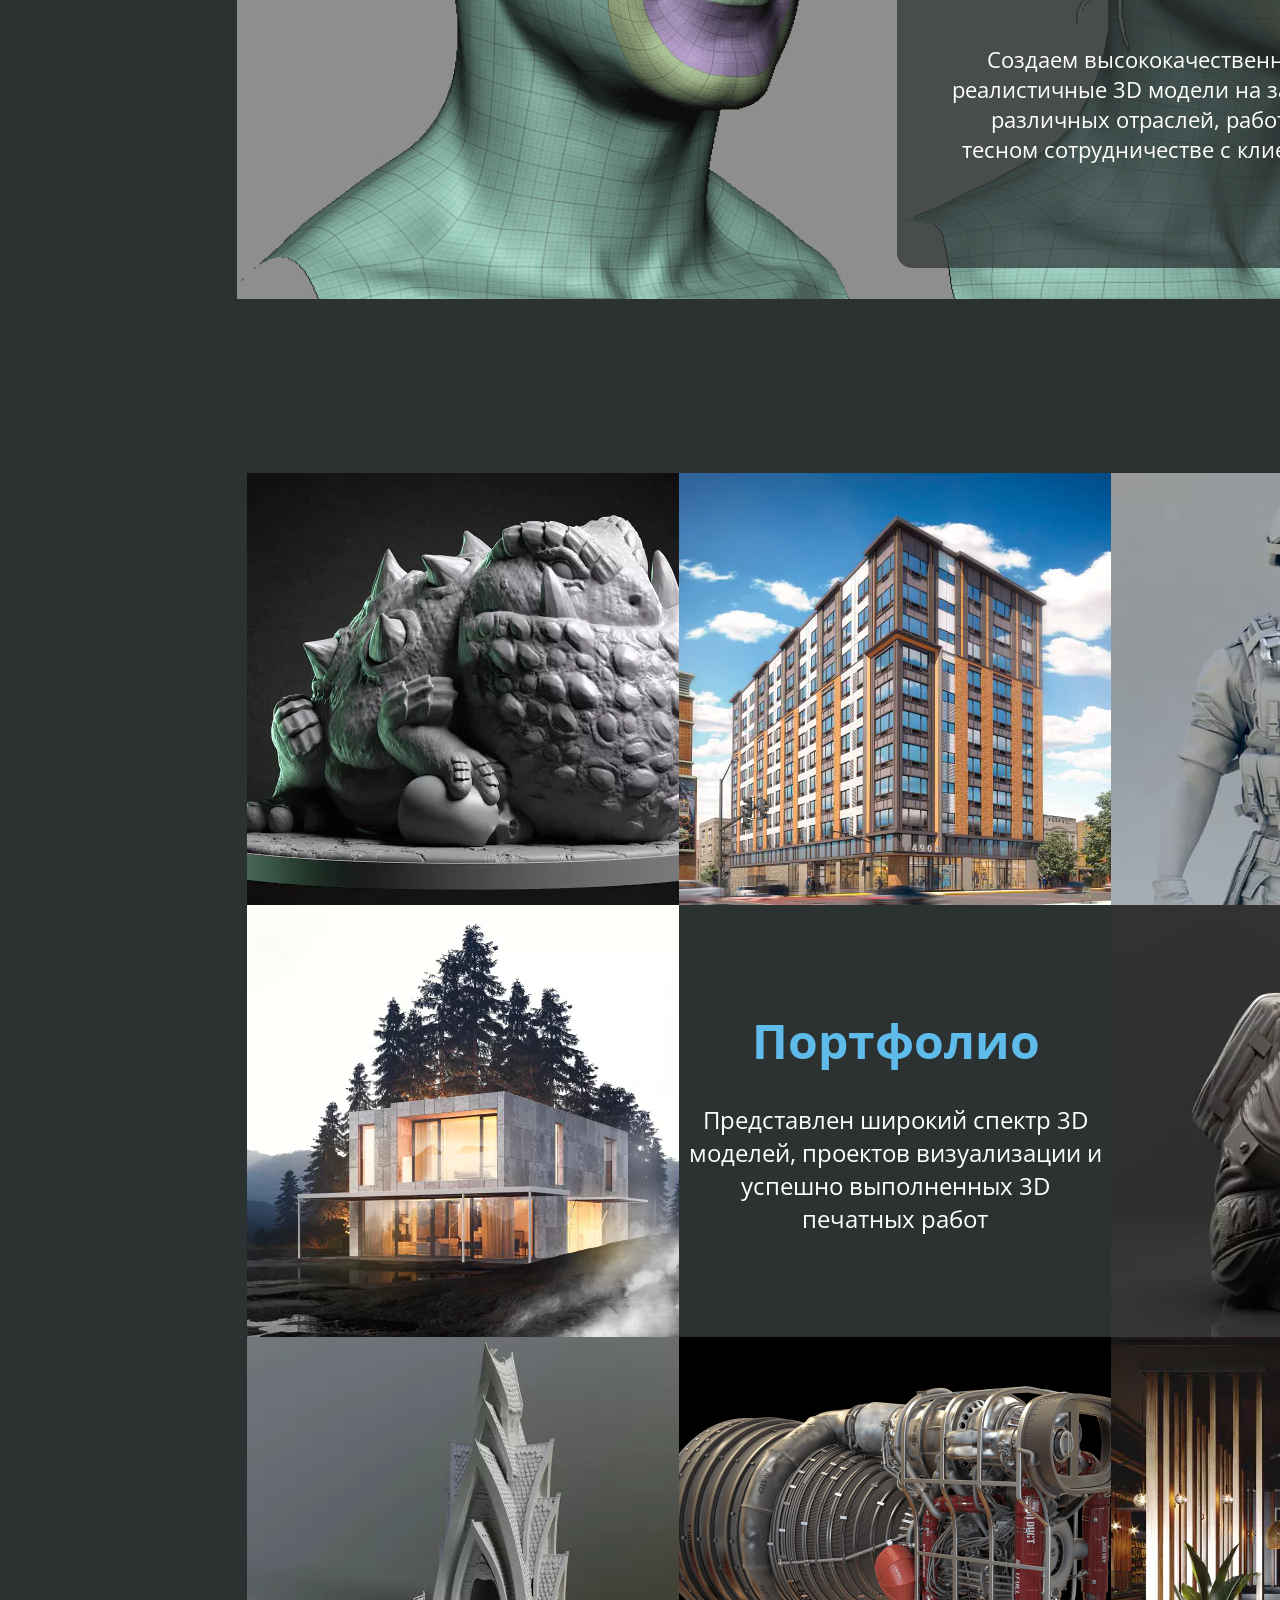
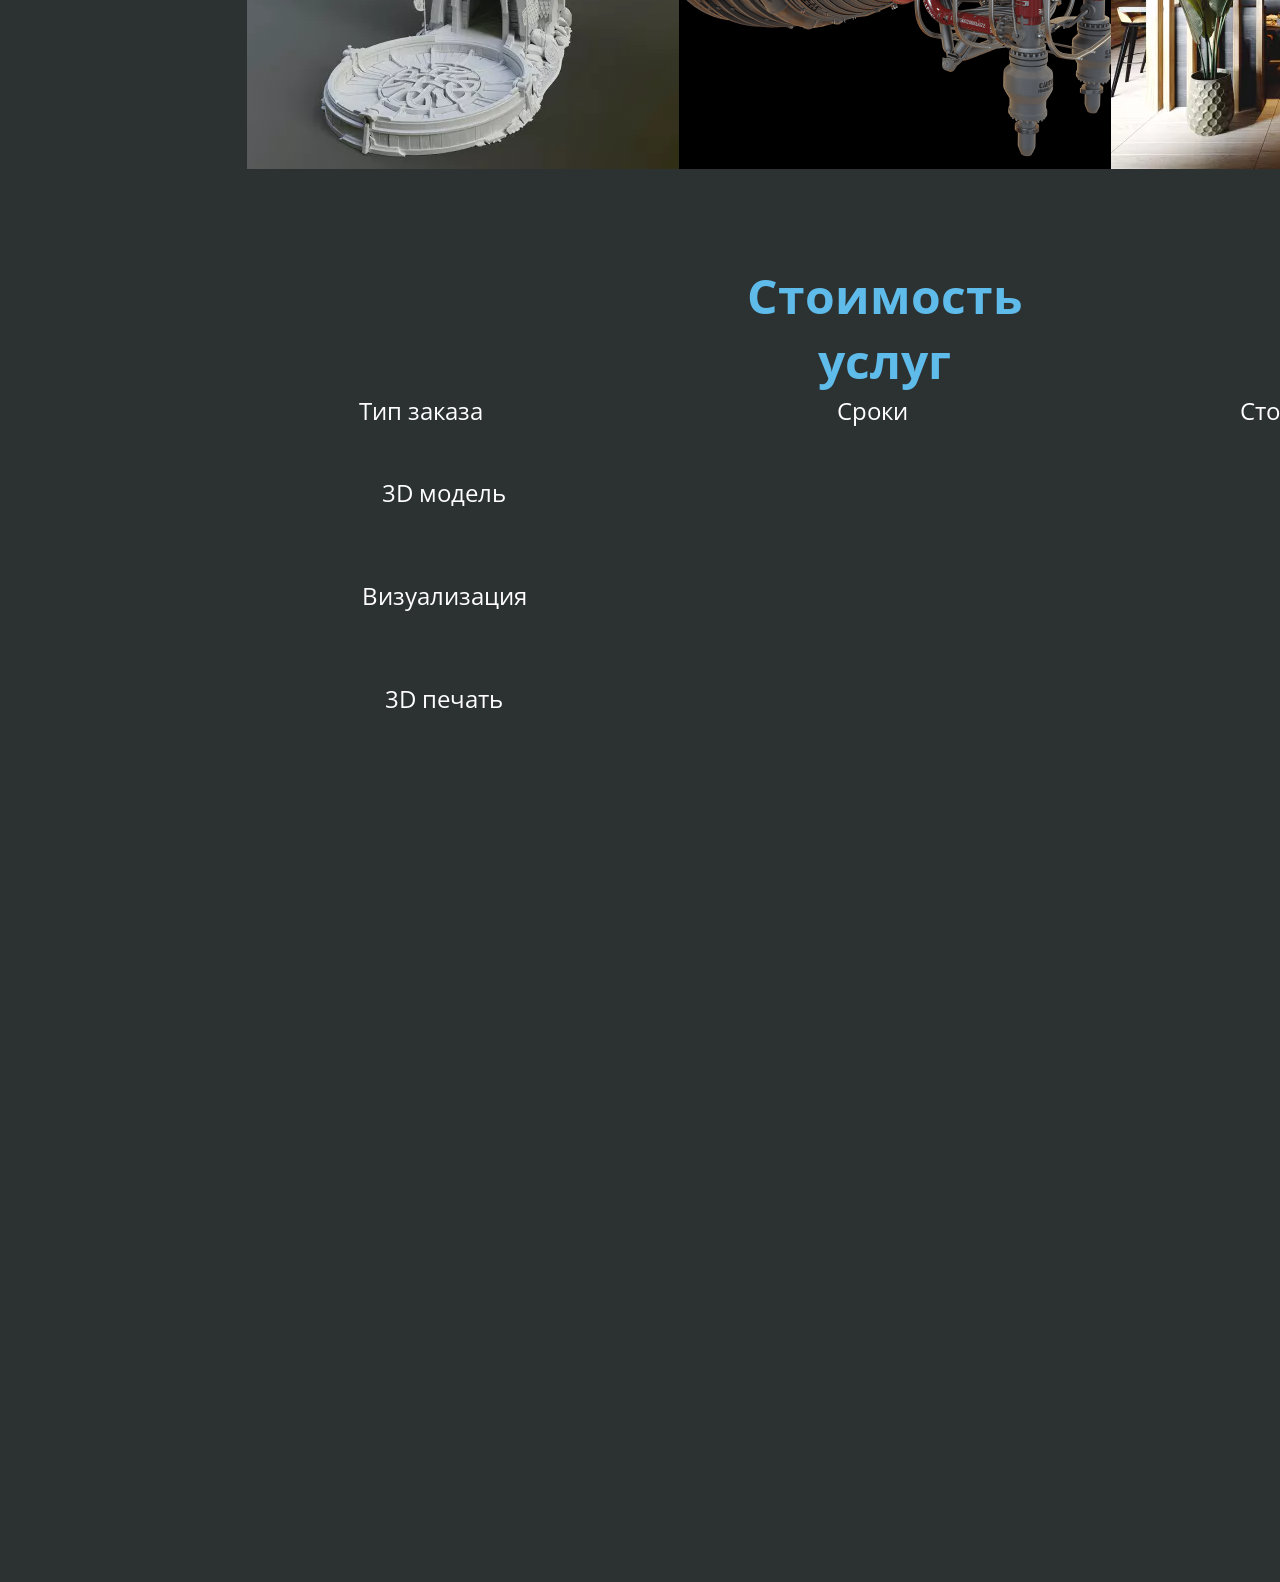
==== commit b94e1ca6: "promotions and fix" ====
--- a/lab_4_/1440/index.html
+++ b/lab_4_/1440/index.html
@@ -11,23 +11,22 @@
 </head>
 
 <body>
-
+    <div class="about-company-picture ">
+    </div>
+    <div class="about-company-frame-text-background"></div>
     <div class="container">
         <div class="row">
-            <div class="col-md-12">
-                <div class="about-company-picture">
-                    <img src="img/about_company_picture.png" alt="headerPicture"></img>
-                </div>
+            <div class="col-xl-12">
 
                 <!-- Шапка -->
-                <div class="col-md-12">
+                <div class="col-xl-12">
                     <div class="header header-background">
-                        <div class="col-md-2">
+                        <div class="col-xl-2">
                             <div class="logo">
-                                <img src="img/logo.svg" alt="logo"></img>
-                            </div>
-                        </div>
-                        <div class="col-md-10">
+                                <img src="img/logo.svg" alt="logo">
+                            </div>
+                        </div>
+                        <div class="col-xl-10">
                             <div class="header-menu">
                                 <div class="header-menu-text about-company-menu-text">О компании</div>
                                 <div class="header-menu-text services-menu-text">Услуги</div>
@@ -41,9 +40,9 @@
                 </div>
 
                 <!-- О компании -->
-                <div class="col-md-12">
-                    <div class="about-company-frame-text-background"></div>
-                    <div class="col-md-8">
+                <div class="col-xl-12">
+
+                    <div class="col-xl-8">
                         <div class="about-company-frame">
                             <div class="about-company-frame-text">
                                 Мы работаем над каждым проектом индивидуально,
@@ -54,7 +53,7 @@
                 </div>
 
                 <!-- Услуги -->
-                <div class="col-md-12">
+                <div class="col-xl-12">
                     <div class="service-frame">
                         <div class="service-frame-header">
                             Услуги
@@ -80,7 +79,7 @@
                         </div>
 
                         <div class="service-frame-example">
-                            <img src="img/3d_model_example.png" alt="3d_model_example"></img>
+                            <img src="img/3d_model_example.png" alt="3d_model_example">
                             <div class="service-frame-text-block">
                                 <div class="service-frame-example-rectangle">
                                     <div class="service-frame-text">
@@ -95,19 +94,19 @@
                 </div>
 
                 <!-- Портфолио -->
-                <div class="col-md-12">
+                <div class="col-xl-12">
                     <div class="portfolio-frame">
                         <div class="portfolio-frame-variant1">
-                            <img src="img/portfolio_1.png" alt="portfolio_1"></img>
+                            <img src="img/portfolio_1.png" alt="portfolio_1">
                         </div>
                         <div class="portfolio-frame-variant2">
-                            <img src="img/portfolio_2.png" alt="portfolio_2"></img>
+                            <img src="img/portfolio_2.png" alt="portfolio_2">
                         </div>
                         <div class="portfolio-frame-variant3">
-                            <img src="img/portfolio_3.png" alt="portfolio_3"></img>
+                            <img src="img/portfolio_3.png" alt="portfolio_3">
                         </div>
                         <div class="portfolio-frame-variant4">
-                            <img src="img/portfolio_4.png" alt="portfolio_4"></img>
+                            <img src="img/portfolio_4.png" alt="portfolio_4">
                         </div>
                         <div class="portfolio-frame-variant-middle">
                             <div class="portfolio-frame-header">
@@ -119,21 +118,75 @@
                             </div>
                         </div>
                         <div class="portfolio-frame-variant5">
-                            <img src="img/portfolio_5.png" alt="portfolio_5"></img>
+                            <img src="img/portfolio_5.png" alt="portfolio_5">
                         </div>
                         <div class="portfolio-frame-variant6">
-                            <img src="img/portfolio_6.png" alt="portfolio_6"></img>
+                            <img src="img/portfolio_6.png" alt="portfolio_6">
                         </div>
                         <div class="portfolio-frame-variant7">
-                            <img src="img/portfolio_7.png" alt="portfolio_7"></img>
+                            <img src="img/portfolio_7.png" alt="portfolio_7">
                         </div>
                         <div class="portfolio-frame-variant8">
-                            <img src="img/portfolio_8.png" alt="portfolio_8"></img>
+                            <img src="img/portfolio_8.png" alt="portfolio_8">
                         </div>
                         
                     </div>
                 </div>
 
+                <!-- Стоимость услуг -->
+                <div class="col-xl-12">
+                    <div class="cost-of-service-frame">
+                        <div class="cost-of-service-header-text">
+                            Стоимость услуг
+                        </div>
+                        <div class="col-xl-4">
+                            <div class="cost-service-type-of-header cost-service-frame-headers-font">
+                                Тип заказа
+                            </div>
+                            <div class="cost-service-type-of-3d-model cost-service-frame-headers-font">
+                                3D модель
+                            </div>
+                            <div class="cost-service-type-of-visualisation cost-service-frame-headers-font">
+                                Визуализация
+                            </div>
+                            <div class="cost-service-type-of-3d-printing cost-service-frame-headers-font">
+                                3D печать
+                            </div>
+                        </div>
+                        <div class="col-xl-4">
+                            <div class="cost-service-timeline-header cost-service-frame-headers-font">
+                                Сроки
+                            </div>
+                            <div class="">
+
+                            </div>
+                            <div class="">
+
+                            </div>
+                            <div class="">
+
+                            </div>
+                        </div>
+                        <div class="col-xl-4">
+                            <div class="cost-service-cost-header cost-service-frame-headers-font">
+                                Стоимость
+                            </div>
+                            <div class="">
+
+                            </div>
+                            <div class="">
+
+                            </div>
+                            <div class="">
+
+                            </div>
+                        </div>
+
+
+
+
+                    </div>
+                </div>
 
             </div>
         </div>
--- a/lab_4_/1440/css/style.css
+++ b/lab_4_/1440/css/style.css
@@ -1,6 +1,6 @@
 body {
     overflow: auto;
-    position: relative;
+
     width: 1440px;
     height: 4782px;
 
@@ -158,19 +158,24 @@
 /* ------- О компании ------- */
 
 .about-company-picture {
-    position: absolute;
-    width: 1440px;
     height: 916px;
-
-
-    background: linear-gradient(180deg,
-            rgba(0, 0, 0, 0.2) 0%,
-            rgba(0, 0, 0, 0.2) 15.75%,
-            rgba(0, 0, 0, 0) 100%),
-        linear-gradient(0deg,
+    position: absolute;
+    top: 0;
+    left: 0;
+    right: 0;
+    bottom: 0;
+    background-image: url('../img/about_company_picture.png'), linear-gradient(180deg,
+    rgba(0, 0, 0, 0.2) 0%,
+    rgba(0, 0, 0, 0.2) 15.75%,
+    rgba(0, 0, 0, 0) 100%),
+    linear-gradient(0deg,
             rgba(61, 58, 59, 0.1),
             rgba(61, 58, 59, 0.1));
-}
+    background-size: cover;
+    background-position: center;
+}
+
+
 
 .about-company-frame {
     /* AboutCompany */
@@ -603,4 +608,131 @@
 }
 
 
-/* ------- Портфолио ------- */+/* ------- Портфолио ------- */
+
+
+/* ------- Стоимость услуг ------- */
+
+.cost-of-service-frame{
+    /* CostOfServices */
+    position: absolute;
+    width: 1296px;
+    height: 478px;
+    left: 72px;
+    top: 3495px;
+
+}
+
+.cost-of-service-header-text{
+    /* Стоимость услуг */
+
+    position: absolute;
+    height: 65px;
+    left: 438px;
+    right: 439px;
+    top: 0px;
+
+    font-family: 'Open Sans';
+    font-style: normal;
+    font-weight: 700;
+    font-size: 48px;
+    line-height: 65px;
+    display: flex;
+    align-items: center;
+    text-align: center;
+
+    color: #5EBBEA;
+}
+
+.cost-service-frame-headers-font{
+    font-family: 'Open Sans';
+    font-style: normal;
+    font-weight: 700;
+    font-size: 30px;
+    line-height: 41px;
+    /* identical to box height */
+
+    display: flex;
+    align-items: center;
+    text-align: center;
+
+    color: #FFFFFF;
+}
+
+.cost-service-type-of-header{
+    position: absolute;
+    width: 173px;
+    height: 41px;
+    left: 122px;
+    top: 95px;
+
+}
+
+.cost-service-timeline-header{
+    /* Сроки */
+
+    position: absolute;
+    width: 97px;
+    height: 41px;
+    left: 600px;
+    top: 95px;
+}
+
+.cost-service-cost-header {
+    /* Стоимость */
+
+
+    position: absolute;
+    width: 171px;
+    height: 41px;
+    left: 1003px;
+    top: 95px;
+
+}
+
+.cost-service-frame-headers-font{
+    /* Шрифт простого текста */
+    font-family: 'Open Sans';
+    font-style: normal;
+    font-weight: 400;
+    font-size: 24px;
+    line-height: 33px;
+    /* identical to box height */
+
+    display: flex;
+    align-items: center;
+    text-align: center;
+
+    color: #FFFFFF;
+
+}
+
+.cost-service-type-of-3d-model{
+    /* 3D модель */
+    position: absolute;
+    width: 125px;
+    height: 33px;
+    left: 145px;
+    top: 181px;
+}
+
+.cost-service-type-of-visualisation{
+    /* Визуализация */
+    position: absolute;
+    width: 166px;
+    height: 33px;
+    left: 125px;
+    top: 284px;
+}
+
+.cost-service-type-of-3d-printing{
+    /* 3D печать */
+    position: absolute;
+    width: 120px;
+    height: 33px;
+    left: 148px;
+    top: 387px;
+
+}
+
+/* ------- Стоимость услуг ------- */
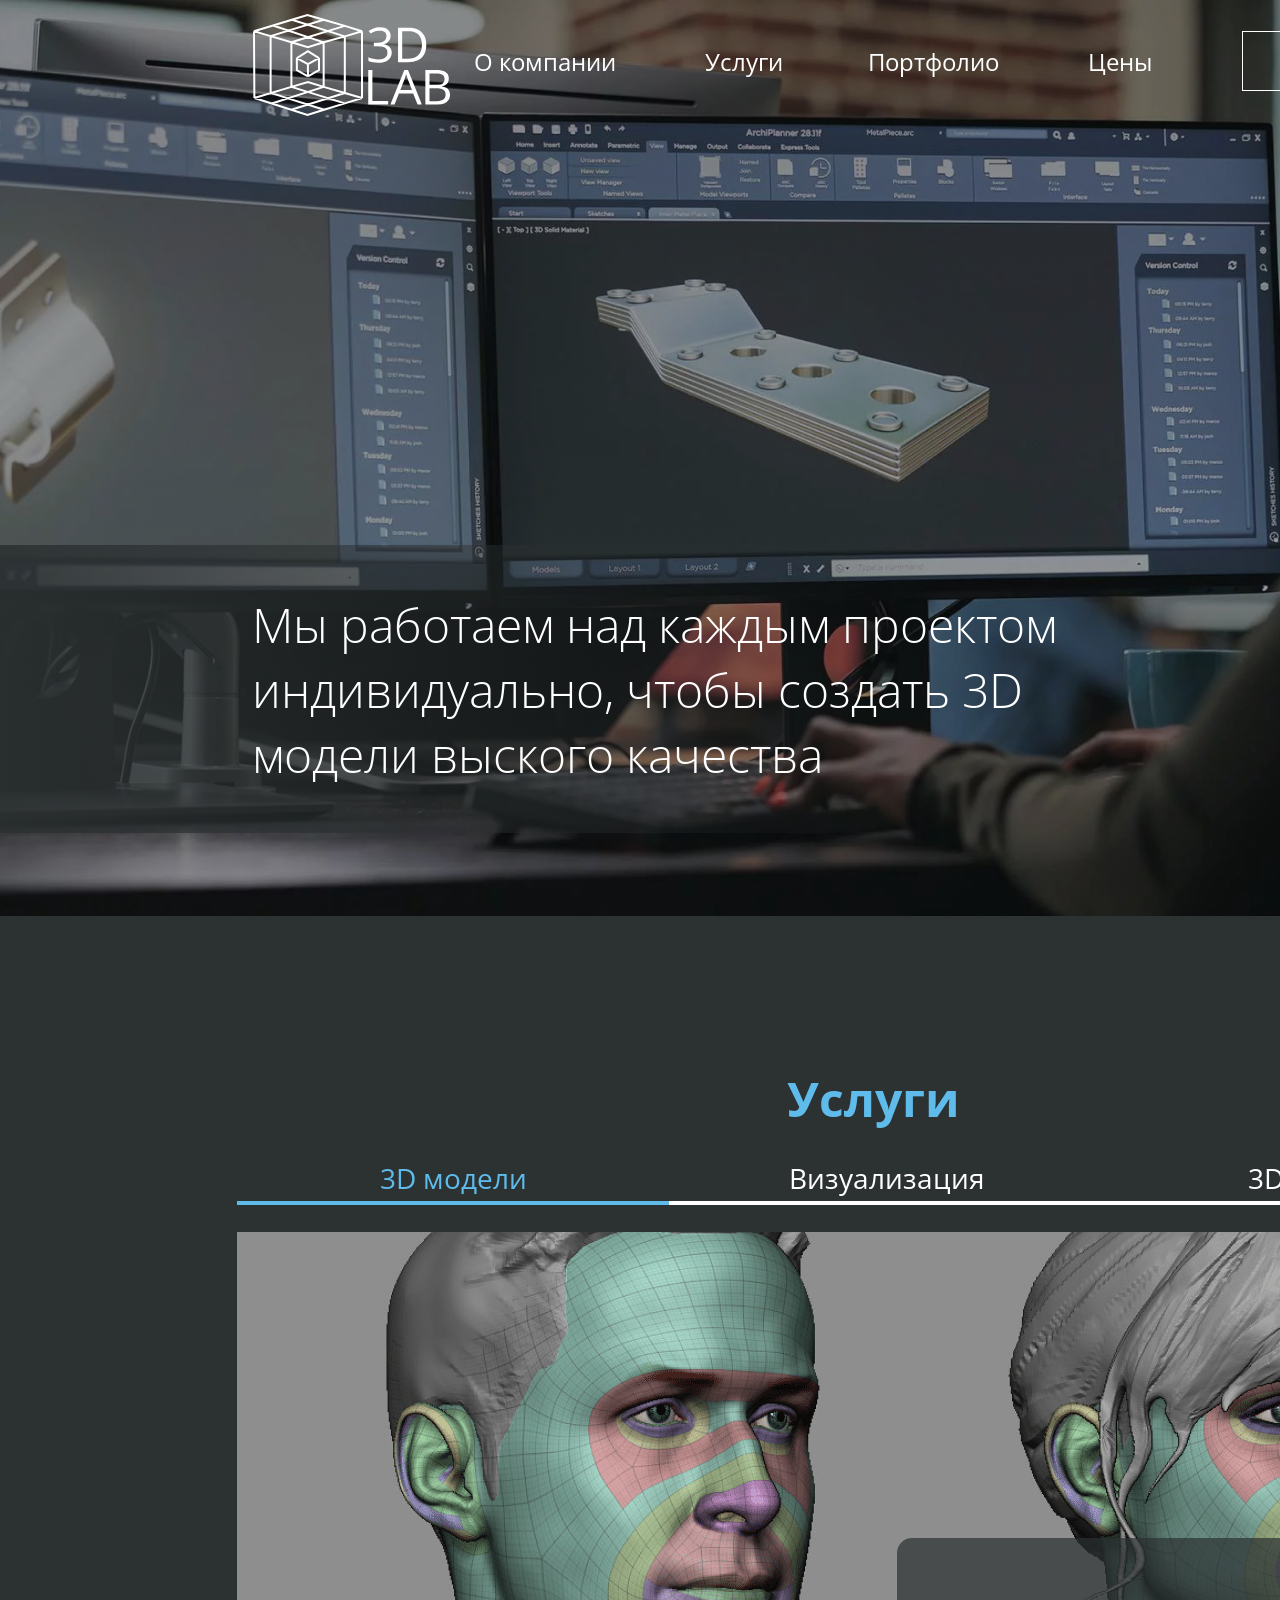
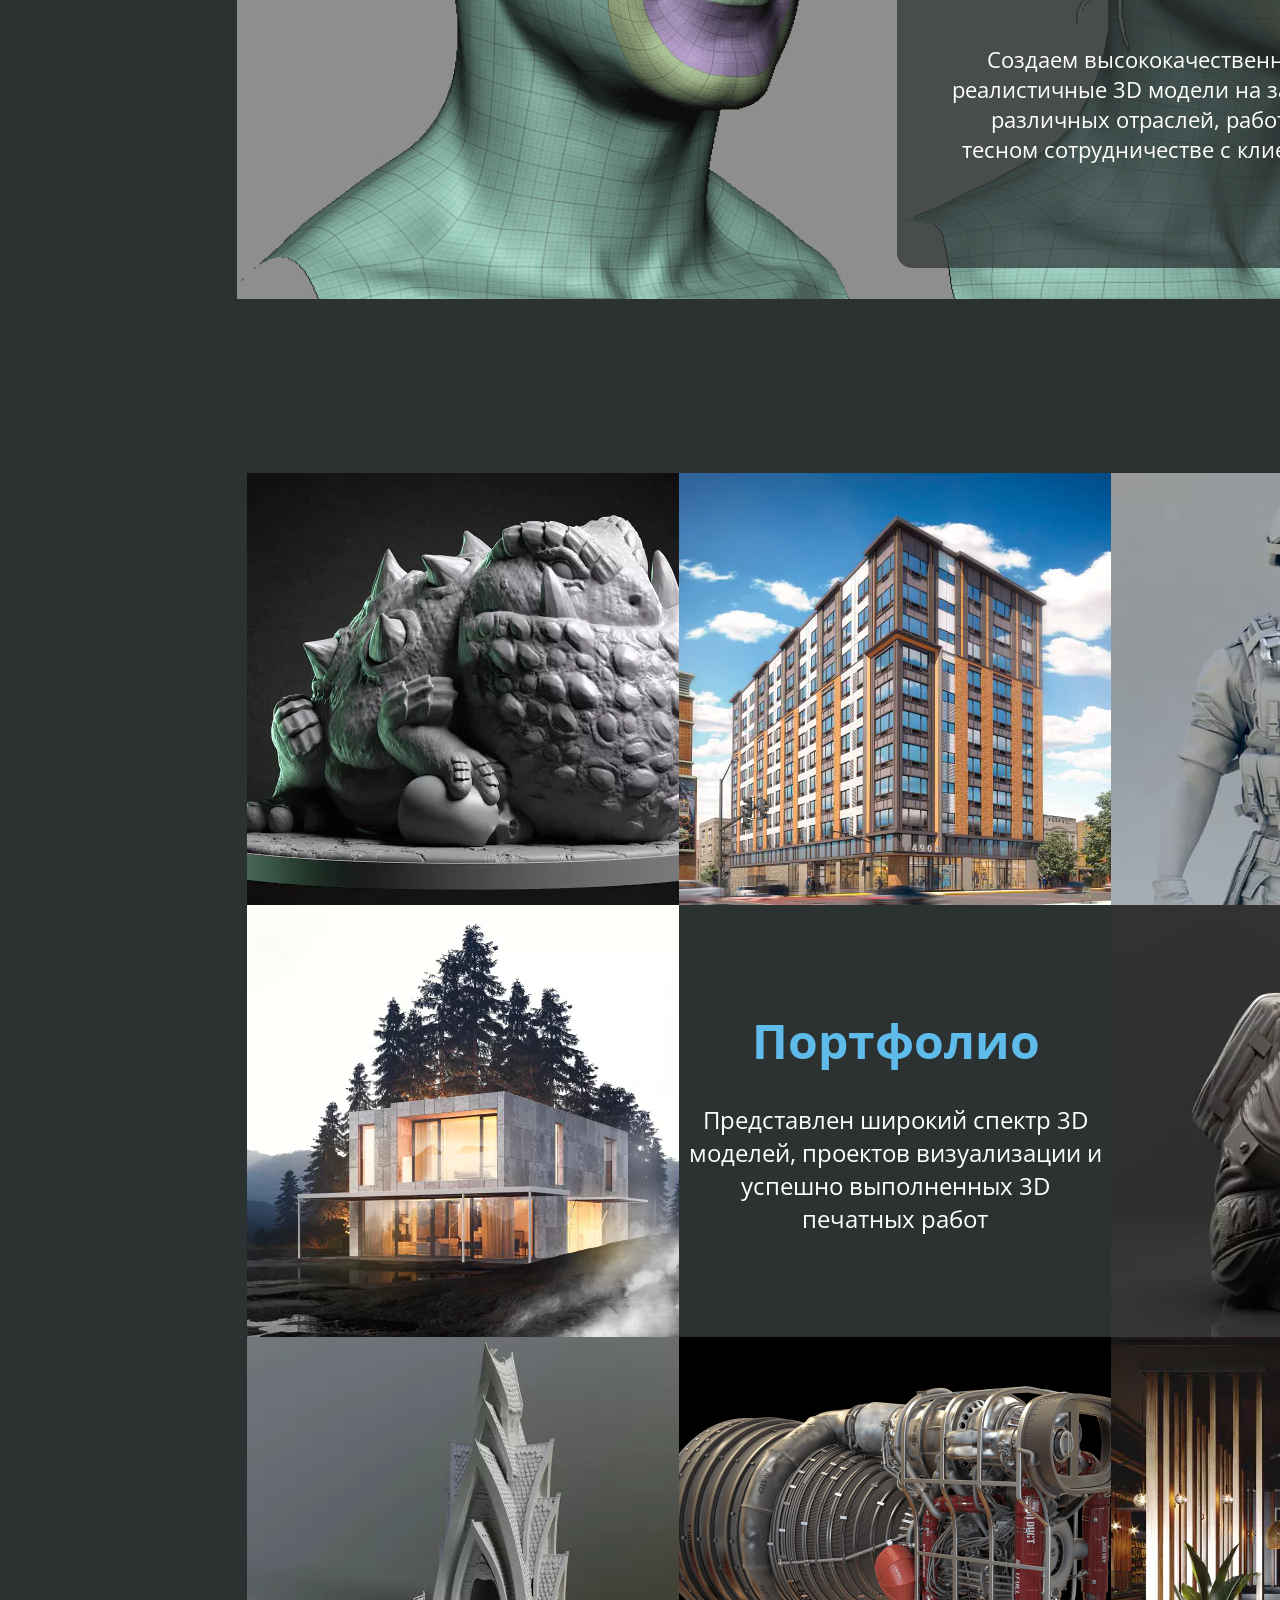
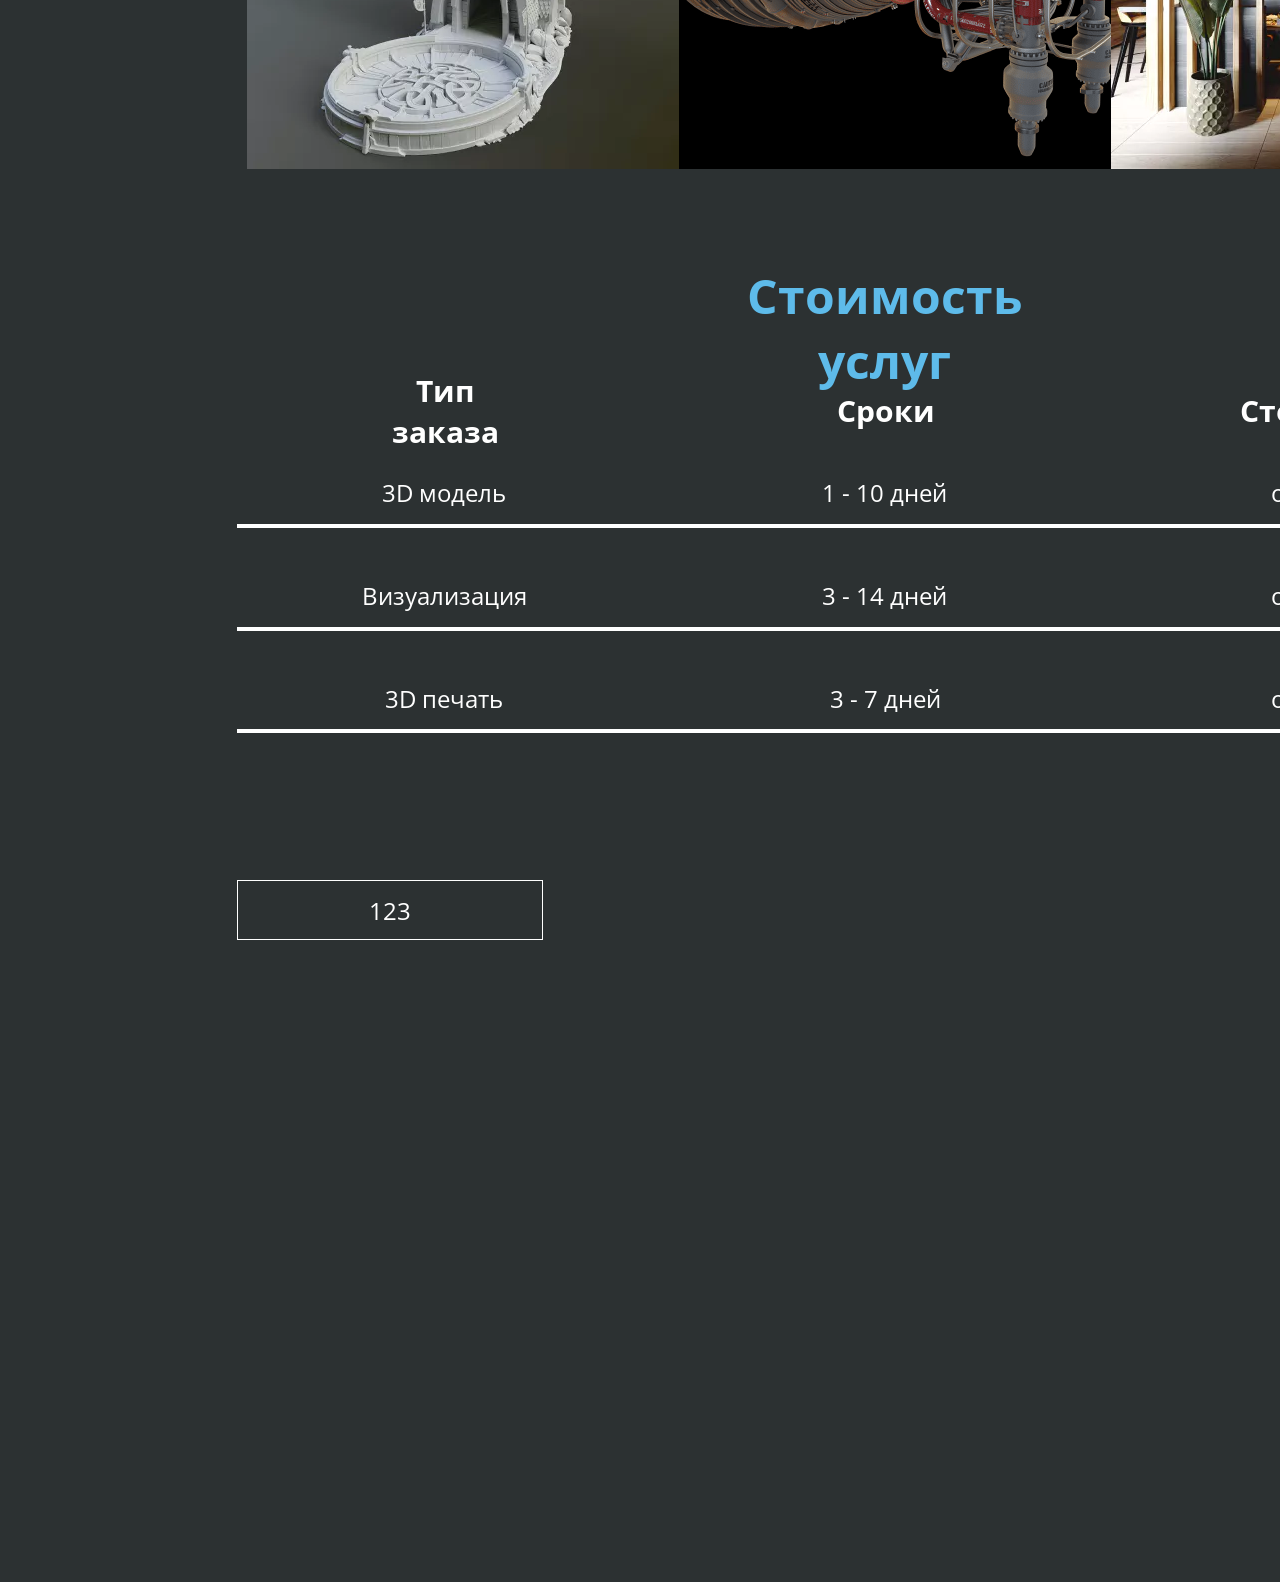
==== commit 9218ea8e: "fix" ====
--- a/lab_4_/1440/index.html
+++ b/lab_4_/1440/index.html
@@ -143,13 +143,13 @@
                             <div class="cost-service-type-of-header cost-service-frame-headers-font">
                                 Тип заказа
                             </div>
-                            <div class="cost-service-type-of-3d-model cost-service-frame-headers-font">
+                            <div class="cost-service-type-of-3d-model cost-service-frame-font">
                                 3D модель
                             </div>
-                            <div class="cost-service-type-of-visualisation cost-service-frame-headers-font">
+                            <div class="cost-service-type-of-visualisation cost-service-frame-font">
                                 Визуализация
                             </div>
-                            <div class="cost-service-type-of-3d-printing cost-service-frame-headers-font">
+                            <div class="cost-service-type-of-3d-printing cost-service-frame-font">
                                 3D печать
                             </div>
                         </div>
@@ -157,42 +157,51 @@
                             <div class="cost-service-timeline-header cost-service-frame-headers-font">
                                 Сроки
                             </div>
-                            <div class="">
-
-                            </div>
-                            <div class="">
-
-                            </div>
-                            <div class="">
-
+                            <div class="cost-of-service-timeline-first cost-service-frame-font">
+                                1 - 10 дней
+                            </div>
+                            <div class="cost-of-service-timeline-second cost-service-frame-font">
+                                3 - 14 дней
+                            </div>
+                            <div class="cost-of-service-timeline-thirty cost-service-frame-font">
+                                3 - 7 дней
                             </div>
                         </div>
                         <div class="col-xl-4">
                             <div class="cost-service-cost-header cost-service-frame-headers-font">
                                 Стоимость
                             </div>
-                            <div class="">
-
-                            </div>
-                            <div class="">
-
-                            </div>
-                            <div class="">
-
-                            </div>
-                        </div>
-
-
-
-
-                    </div>
-                </div>
+                            <div class="cost-of-service-cost-first cost-service-frame-font">
+                                от 5000 ₽
+                            </div>
+                            <div class="cost-of-service-cost-second cost-service-frame-font">
+                                от 8000 ₽
+                            </div>
+                            <div class="cost-of-service-cost-thirty cost-service-frame-font">
+                                от 1000 ₽
+                            </div>
+                        </div>
+                        <div class="cost-service-frame-line-first"></div>
+                        <div class="cost-service-frame-line-second"></div>
+                        <div class="cost-service-frame-line-thirty"></div>
+                    </div>
+                </div>
+
+
+
+                <div class="col-xl-12">
+                    <div class="make-order-frame">
+                        <button class="my-button">123</button>
+                    </div>
+                </div>
+
 
             </div>
         </div>
     </div>
 
 
+
     <script src="https://code.jquery.com/jquery-3.3.1.slim.min.js"
         integrity="sha384-q8i/X+965DzO0rT7abK41JStQIAqVgRVzpbzo5smXKp4YfRvH+8abtTE1Pi6jizo"
         crossorigin="anonymous"></script>
--- a/lab_4_/1440/css/style.css
+++ b/lab_4_/1440/css/style.css
@@ -9,6 +9,23 @@
 
 body::-webkit-scrollbar {
     display: none;
+}
+
+
+.my-button {
+    box-sizing: border-box;
+    width: 306px;
+    height: 60px;
+    border: 1px solid #FFFFFF;
+    font-family: 'Open Sans';
+    font-style: normal;
+    font-weight: 400;
+    font-size: 24px;
+    line-height: 33px;
+    align-items: center;
+    text-align: center;
+    background: #2C3132;
+    color: #FFFFFF;
 }
 
 /* ------- Шапка ------- */
@@ -690,7 +707,7 @@
 
 }
 
-.cost-service-frame-headers-font{
+.cost-service-frame-font{
     /* Шрифт простого текста */
     font-family: 'Open Sans';
     font-style: normal;
@@ -735,4 +752,114 @@
 
 }
 
-/* ------- Стоимость услуг ------- */+.cost-of-service-timeline-first{
+    /* 1 — 10 дней */
+
+
+    position: absolute;
+    width: 142px;
+    height: 33px;
+    left: 585px;
+    top: 181px;
+
+}
+
+.cost-of-service-timeline-second{
+    /* 3 — 14 дней */
+
+
+    position: absolute;
+    width: 142px;
+    height: 33px;
+    left: 585px;
+    top: 284px;
+}
+
+.cost-of-service-timeline-thirty{
+    /* 3 — 7 дней */
+
+
+    position: absolute;
+    width: 128px;
+    height: 33px;
+    left: 593px;
+    top: 387px;
+}
+
+.cost-of-service-cost-first{
+    /* от 5000 ₽ */
+    position: absolute;
+    width: 108px;
+    height: 33px;
+    left: 1034px;
+    top: 181px;
+
+}
+
+.cost-of-service-cost-second{
+    /* от 8000 ₽ */
+    position: absolute;
+    width: 108px;
+    height: 33px;
+    left: 1034px;
+    top: 284px;
+}
+
+.cost-of-service-cost-thirty{
+    /* от 1000 ₽ */
+    position: absolute;
+    width: 108px;
+    height: 33px;
+    left: 1034px;
+    top: 387px;
+}
+
+.cost-service-frame-line-first{
+    position: absolute;
+    width: 1296px;
+    height: 0px;
+    left: 0px;
+    top: 229px;
+
+    border: 2px solid #FFFFFF;
+}
+
+.cost-service-frame-line-second{
+    position: absolute;
+    width: 1296px;
+    height: 0px;
+    left: 0px;
+    top: 332px;
+
+    border: 2px solid #FFFFFF;
+}
+
+.cost-service-frame-line-thirty{
+    position: absolute;
+    height: 0px;
+    left: 0px;
+    right: 0px;
+    top: 434px;
+
+    border: 2px solid #FFFFFF;
+}
+
+/* ------- Стоимость услуг ------- */
+
+
+/* ------- Сделать заказ ------- */
+.make-order-frame{
+    /* Order */
+    position: absolute;
+    width: 1296px;
+    height: 372px;
+    left: 72px;
+    top: 4080px;
+
+}
+
+
+
+
+
+/* ------- Сделать заказ ------- */
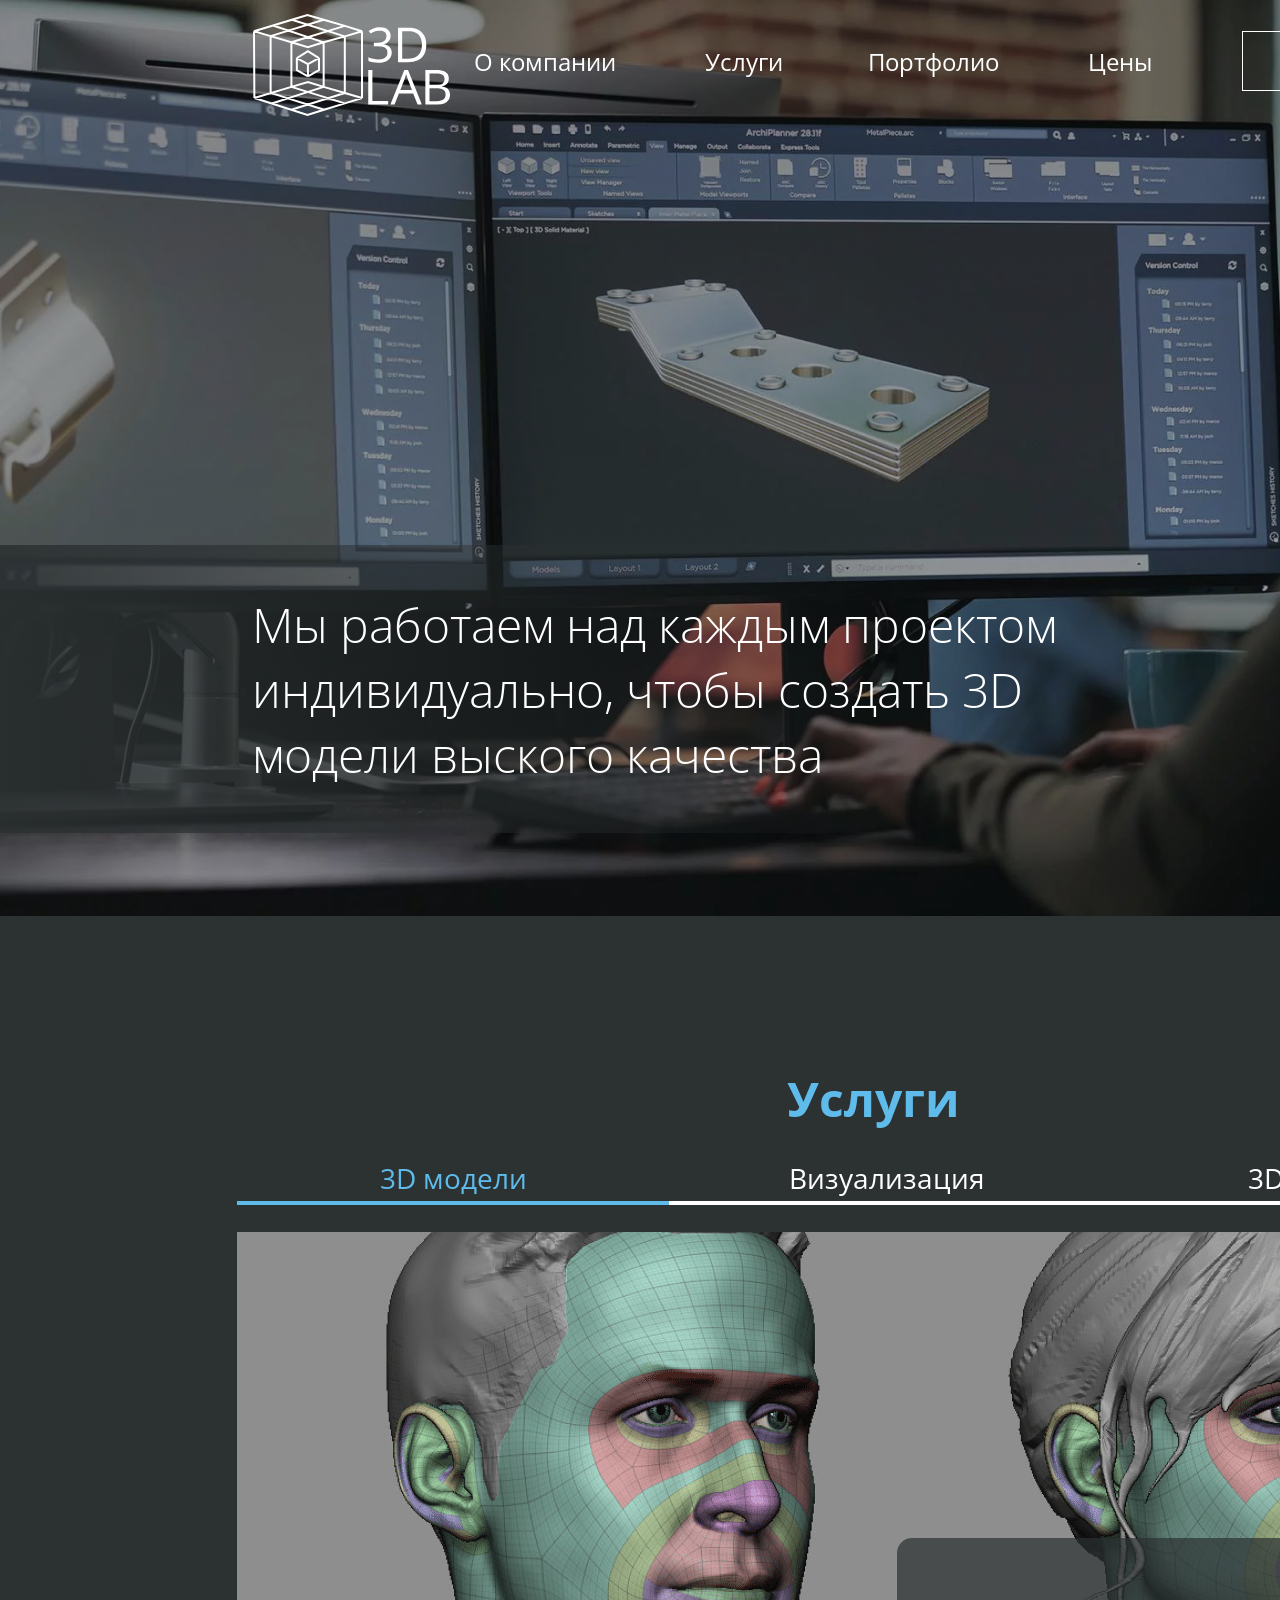
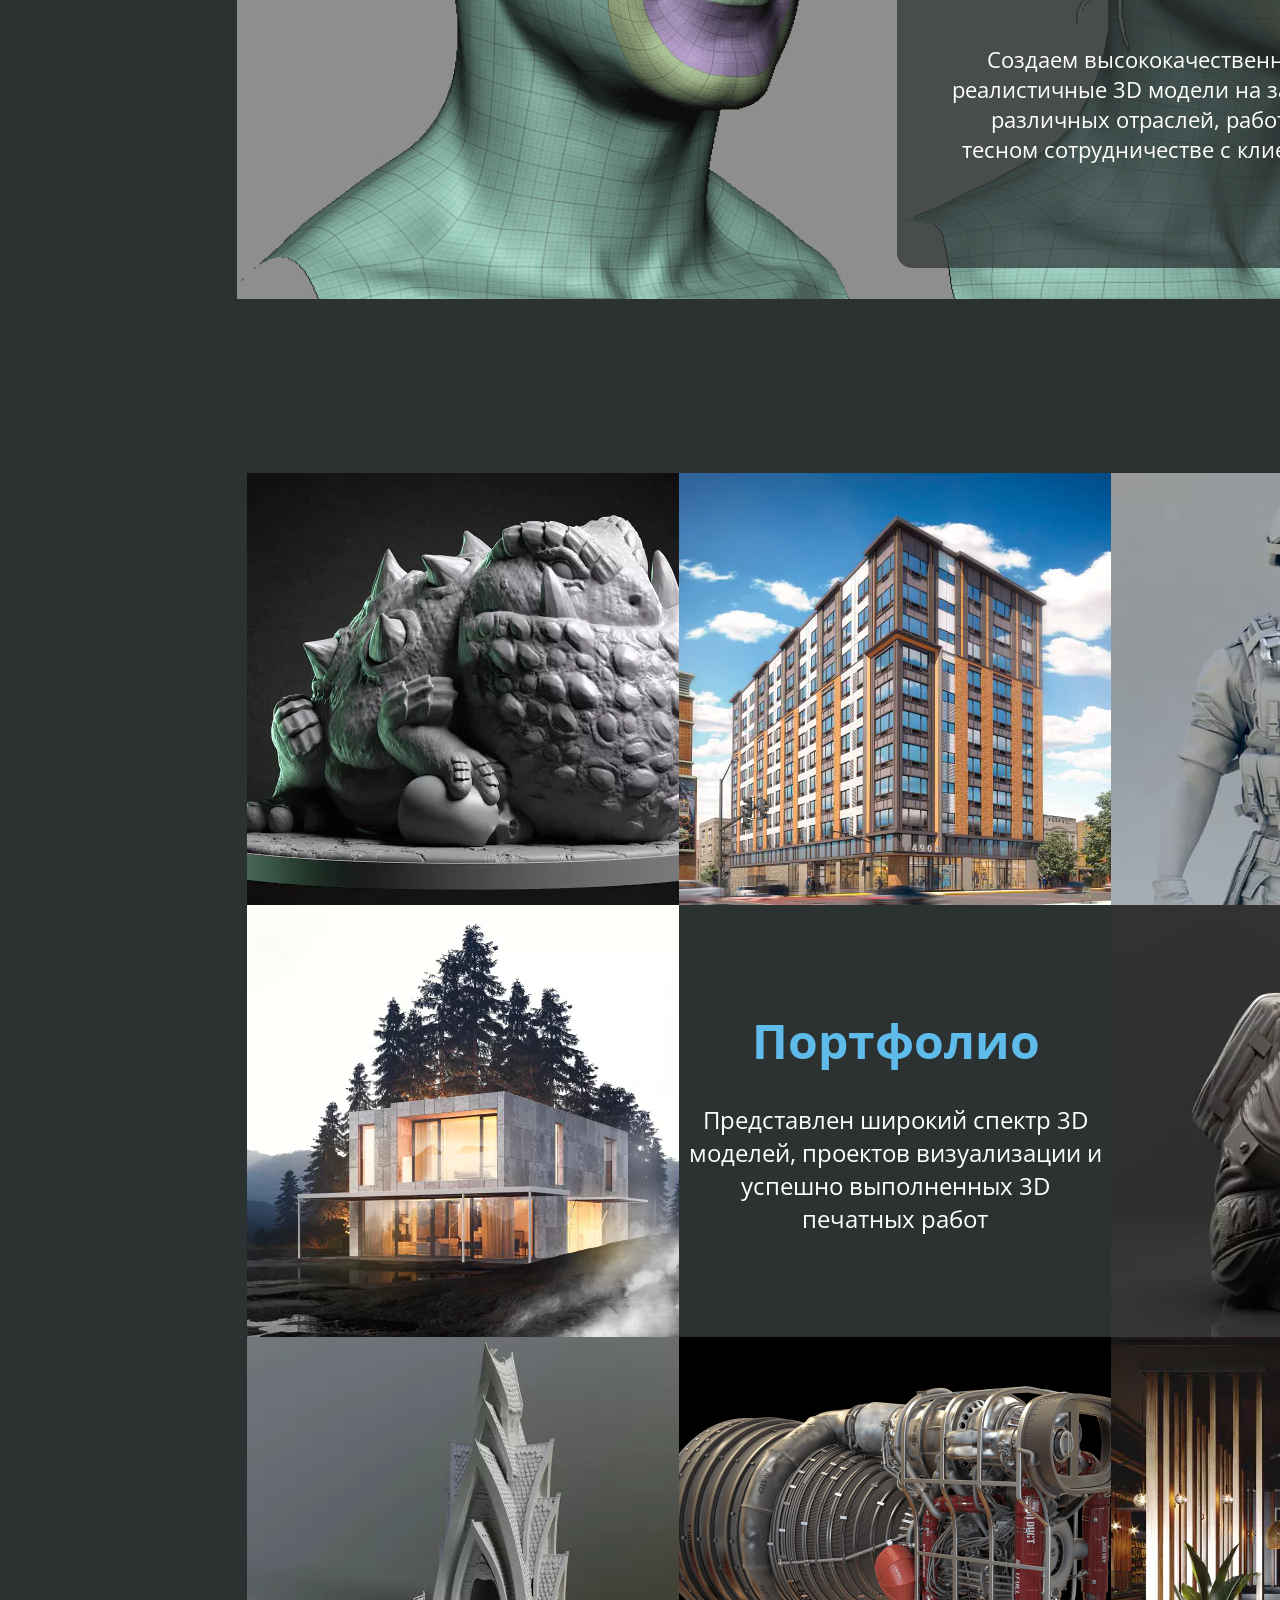
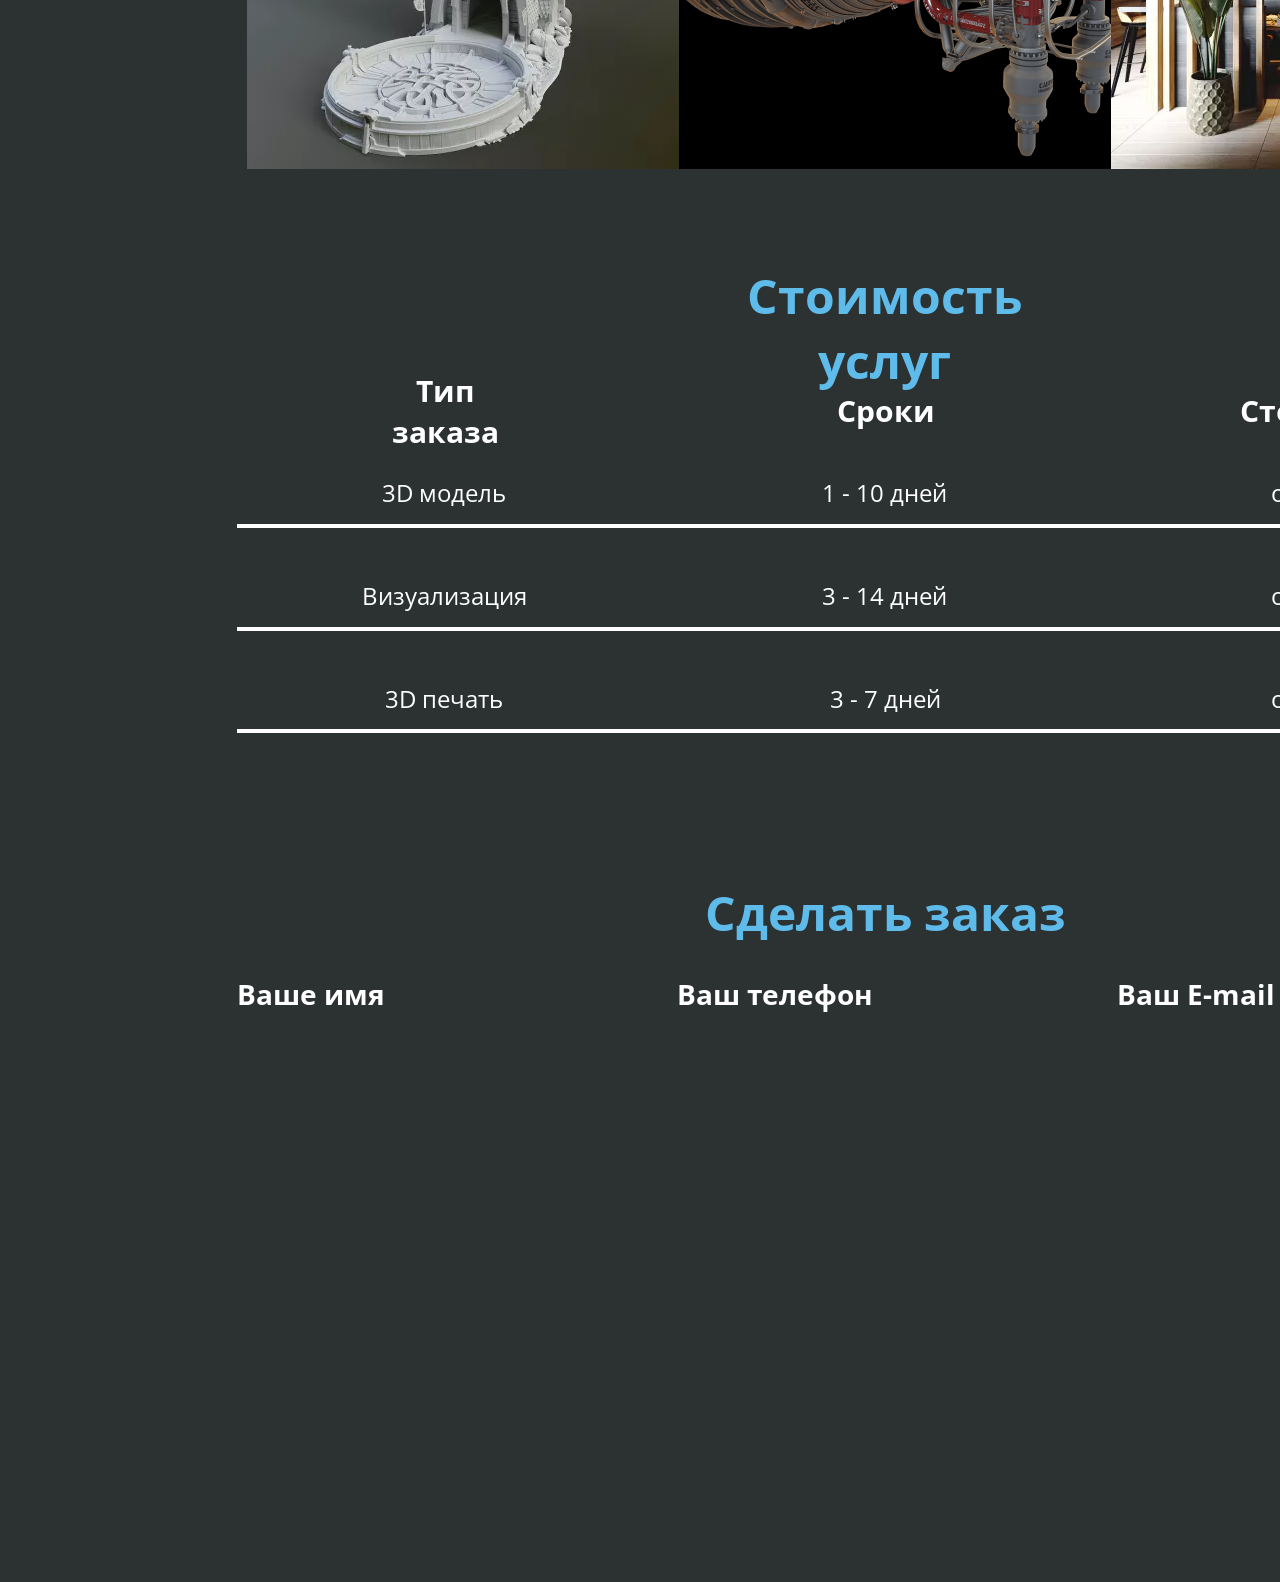
==== commit 0f06bdd8: "fix" ====
--- a/lab_4_/1440/index.html
+++ b/lab_4_/1440/index.html
@@ -32,8 +32,9 @@
                                 <div class="header-menu-text services-menu-text">Услуги</div>
                                 <div class="header-menu-text portfolio-menu-text">Портфолио</div>
                                 <div class="header-menu-text prices-menu-text">Цены</div>
-                                <div class="make-order-borders-button-menu"></div>
-                                <div class="make-order-text-menu">Сделать заказ</div>
+                                <!-- <div class="make-order-borders-button-menu"></div> -->
+                                <button class="my-button make-order-borders-button-menu">Сделать заказ</button>
+                                <!-- <div class= "make-order-text-menu">Сделать заказ</div> -->
                             </div>
                         </div>
                     </div>
@@ -191,9 +192,13 @@
 
                 <div class="col-xl-12">
                     <div class="make-order-frame">
-                        <button class="my-button">123</button>
-                    </div>
-                </div>
+                        <div class="make-order-header-text">Сделать заказ</div>
+                        <div class="make-order-your-name">Ваше имя</div>
+                        <div class="make-order-your-phone">Ваш телефон</div>
+                        <div class="make-order-your-email">Ваш E-mail</div>
+                    </div>
+                </div>
+
 
 
             </div>
--- a/lab_4_/1440/css/style.css
+++ b/lab_4_/1440/css/style.css
@@ -24,7 +24,7 @@
     line-height: 33px;
     align-items: center;
     text-align: center;
-    background: #2C3132;
+    background: transparent;
     color: #FFFFFF;
 }
 
@@ -153,18 +153,18 @@
     left: 841px;
     top: 25px;
 
-    font-family: 'Open Sans', SFMono-Regular;
+    /* font-family: 'Open Sans', SFMono-Regular;
     font-style: normal;
     font-weight: 400;
     font-size: 24px;
     line-height: 33px;
-    /* identical to box height */
-
-    display: flex;
-    align-items: center;
-    text-align: center;
-
-    color: #FFFFFF;
+    
+
+    display: flex;
+    align-items: center;
+    text-align: center;
+
+    color: #FFFFFF; */
 
 }
 
@@ -182,10 +182,10 @@
     right: 0;
     bottom: 0;
     background-image: url('../img/about_company_picture.png'), linear-gradient(180deg,
-    rgba(0, 0, 0, 0.2) 0%,
-    rgba(0, 0, 0, 0.2) 15.75%,
-    rgba(0, 0, 0, 0) 100%),
-    linear-gradient(0deg,
+            rgba(0, 0, 0, 0.2) 0%,
+            rgba(0, 0, 0, 0.2) 15.75%,
+            rgba(0, 0, 0, 0) 100%),
+        linear-gradient(0deg,
             rgba(61, 58, 59, 0.1),
             rgba(61, 58, 59, 0.1));
     background-size: cover;
@@ -630,7 +630,7 @@
 
 /* ------- Стоимость услуг ------- */
 
-.cost-of-service-frame{
+.cost-of-service-frame {
     /* CostOfServices */
     position: absolute;
     width: 1296px;
@@ -640,7 +640,7 @@
 
 }
 
-.cost-of-service-header-text{
+.cost-of-service-header-text {
     /* Стоимость услуг */
 
     position: absolute;
@@ -661,7 +661,7 @@
     color: #5EBBEA;
 }
 
-.cost-service-frame-headers-font{
+.cost-service-frame-headers-font {
     font-family: 'Open Sans';
     font-style: normal;
     font-weight: 700;
@@ -676,7 +676,7 @@
     color: #FFFFFF;
 }
 
-.cost-service-type-of-header{
+.cost-service-type-of-header {
     position: absolute;
     width: 173px;
     height: 41px;
@@ -685,7 +685,7 @@
 
 }
 
-.cost-service-timeline-header{
+.cost-service-timeline-header {
     /* Сроки */
 
     position: absolute;
@@ -707,7 +707,7 @@
 
 }
 
-.cost-service-frame-font{
+.cost-service-frame-font {
     /* Шрифт простого текста */
     font-family: 'Open Sans';
     font-style: normal;
@@ -724,7 +724,7 @@
 
 }
 
-.cost-service-type-of-3d-model{
+.cost-service-type-of-3d-model {
     /* 3D модель */
     position: absolute;
     width: 125px;
@@ -733,7 +733,7 @@
     top: 181px;
 }
 
-.cost-service-type-of-visualisation{
+.cost-service-type-of-visualisation {
     /* Визуализация */
     position: absolute;
     width: 166px;
@@ -742,7 +742,7 @@
     top: 284px;
 }
 
-.cost-service-type-of-3d-printing{
+.cost-service-type-of-3d-printing {
     /* 3D печать */
     position: absolute;
     width: 120px;
@@ -752,7 +752,7 @@
 
 }
 
-.cost-of-service-timeline-first{
+.cost-of-service-timeline-first {
     /* 1 — 10 дней */
 
 
@@ -764,7 +764,7 @@
 
 }
 
-.cost-of-service-timeline-second{
+.cost-of-service-timeline-second {
     /* 3 — 14 дней */
 
 
@@ -775,7 +775,7 @@
     top: 284px;
 }
 
-.cost-of-service-timeline-thirty{
+.cost-of-service-timeline-thirty {
     /* 3 — 7 дней */
 
 
@@ -786,7 +786,7 @@
     top: 387px;
 }
 
-.cost-of-service-cost-first{
+.cost-of-service-cost-first {
     /* от 5000 ₽ */
     position: absolute;
     width: 108px;
@@ -796,7 +796,7 @@
 
 }
 
-.cost-of-service-cost-second{
+.cost-of-service-cost-second {
     /* от 8000 ₽ */
     position: absolute;
     width: 108px;
@@ -805,7 +805,7 @@
     top: 284px;
 }
 
-.cost-of-service-cost-thirty{
+.cost-of-service-cost-thirty {
     /* от 1000 ₽ */
     position: absolute;
     width: 108px;
@@ -814,7 +814,7 @@
     top: 387px;
 }
 
-.cost-service-frame-line-first{
+.cost-service-frame-line-first {
     position: absolute;
     width: 1296px;
     height: 0px;
@@ -824,7 +824,7 @@
     border: 2px solid #FFFFFF;
 }
 
-.cost-service-frame-line-second{
+.cost-service-frame-line-second {
     position: absolute;
     width: 1296px;
     height: 0px;
@@ -834,7 +834,7 @@
     border: 2px solid #FFFFFF;
 }
 
-.cost-service-frame-line-thirty{
+.cost-service-frame-line-thirty {
     position: absolute;
     height: 0px;
     left: 0px;
@@ -848,7 +848,7 @@
 
 
 /* ------- Сделать заказ ------- */
-.make-order-frame{
+.make-order-frame {
     /* Order */
     position: absolute;
     width: 1296px;
@@ -859,7 +859,94 @@
 }
 
 
-
-
+.make-order-header-text {
+    /* Сделать заказ */
+
+
+    position: absolute;
+    height: 65px;
+    left: 468px;
+    right: 467px;
+    top: 0px;
+
+    font-family: 'Open Sans';
+    font-style: normal;
+    font-weight: 700;
+    font-size: 48px;
+    line-height: 65px;
+    display: flex;
+    align-items: center;
+    text-align: center;
+
+    color: #5EBBEA;
+
+}
+
+
+.make-order-your-name {
+    /* Ваше имя */
+
+
+    position: absolute;
+    width: 148px;
+    height: 38px;
+    left: 0px;
+    top: 95px;
+
+    font-family: 'Open Sans';
+    font-style: normal;
+    font-weight: 700;
+    font-size: 28px;
+    line-height: 38px;
+    display: flex;
+    align-items: center;
+
+    color: #FFFFFF;
+}
+
+.make-order-your-phone {
+    /* Ваш телефон */
+
+
+    position: absolute;
+    width: 196px;
+    height: 38px;
+    left: 440px;
+    top: 95px;
+
+    font-family: 'Open Sans';
+    font-style: normal;
+    font-weight: 700;
+    font-size: 28px;
+    line-height: 38px;
+    display: flex;
+    align-items: center;
+
+    color: #FFFFFF;
+}
+
+.make-order-your-email {
+    /* Ваш E-mail */
+
+
+    position: absolute;
+    width: 196px;
+    height: 38px;
+    left: 880px;
+    top: 95px;
+
+    font-family: 'Open Sans';
+    font-style: normal;
+    font-weight: 700;
+    font-size: 28px;
+    line-height: 38px;
+    display: flex;
+    align-items: center;
+
+    color: #FFFFFF;
+
+}
+
+.make-order- {}
 
 /* ------- Сделать заказ ------- */
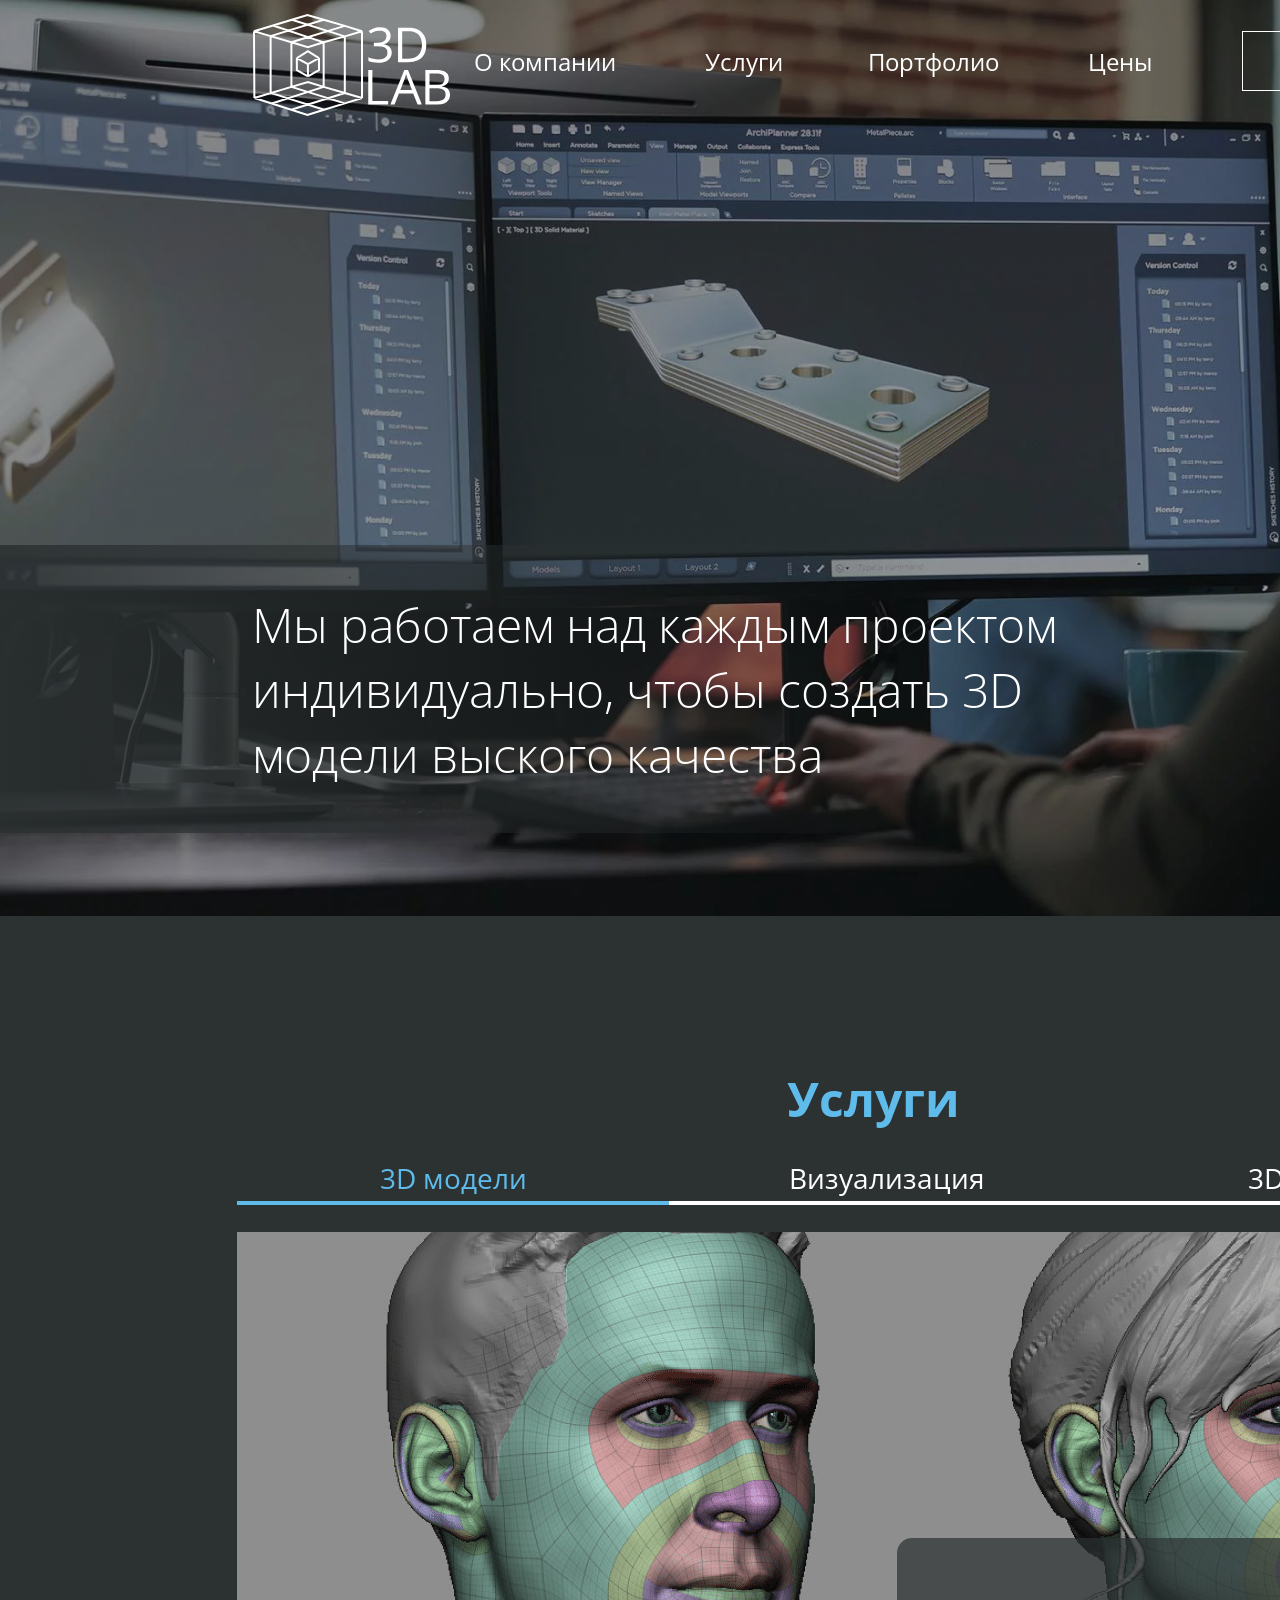
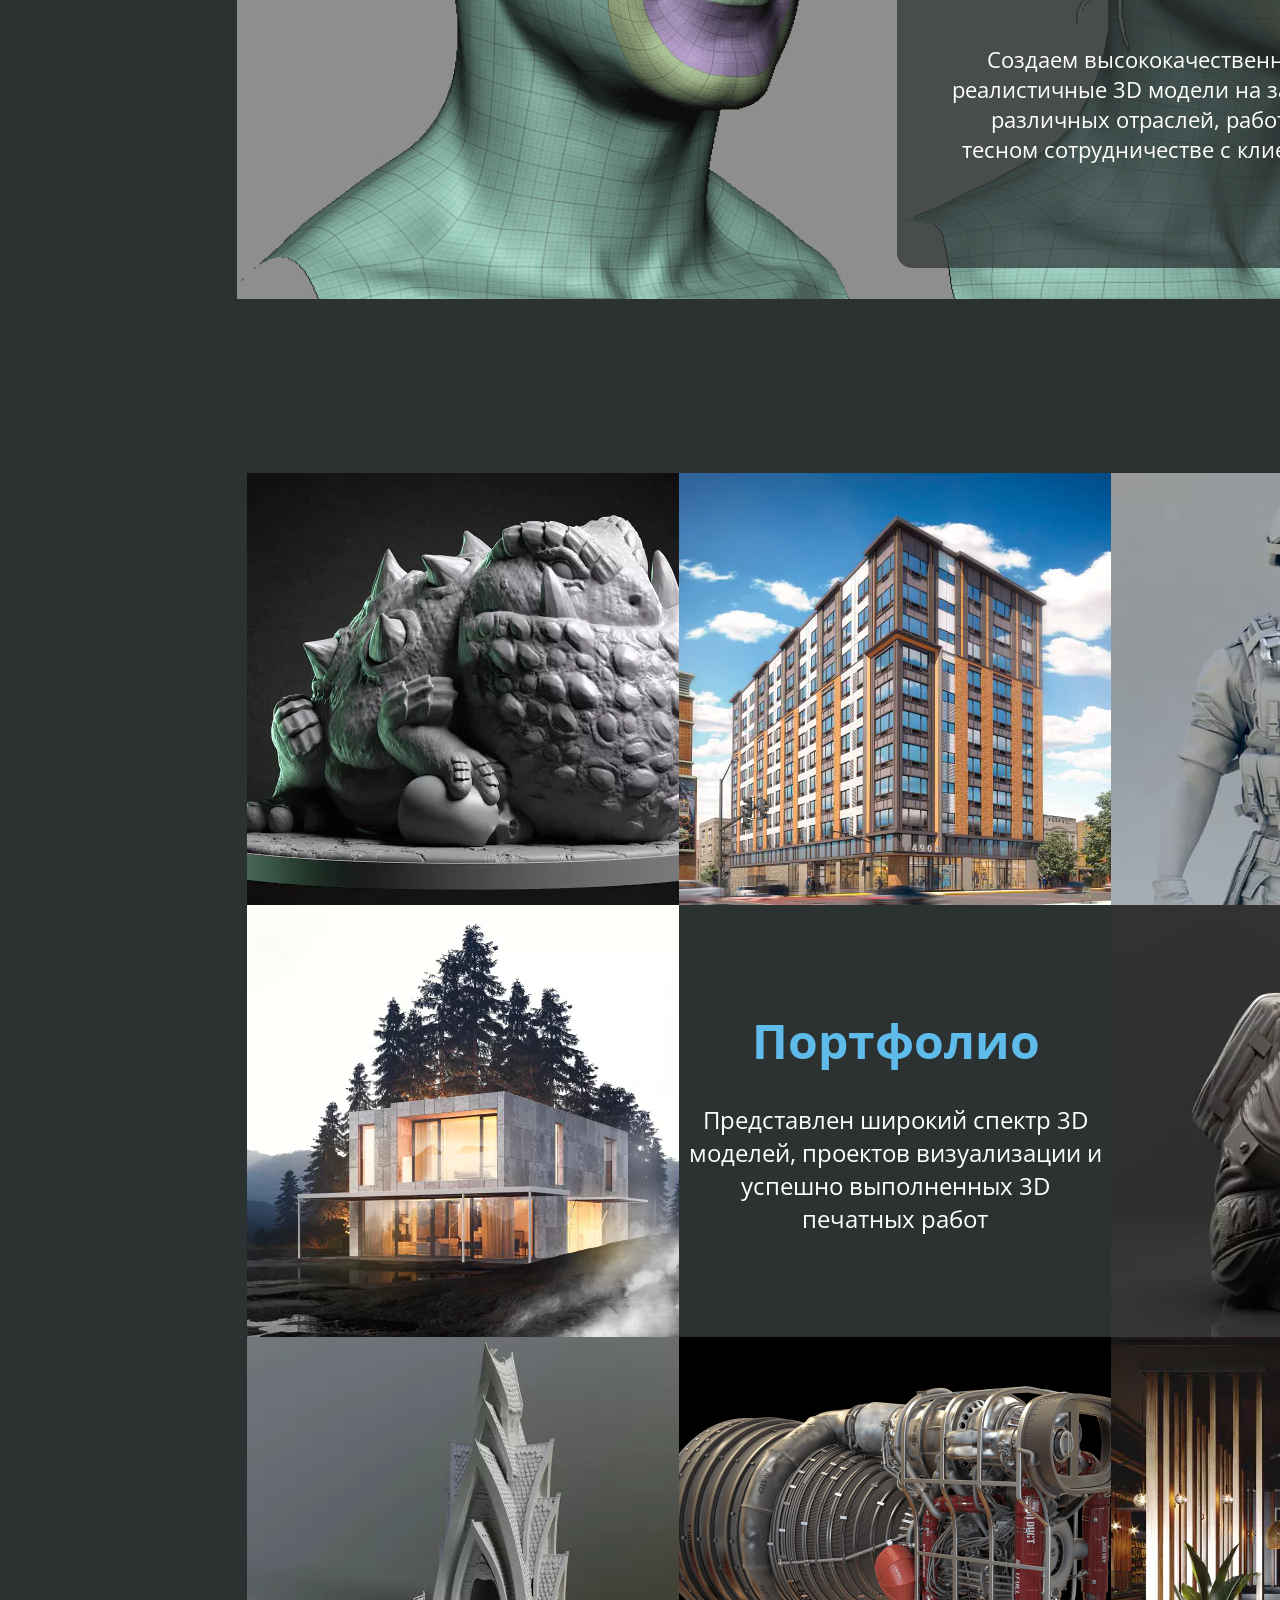
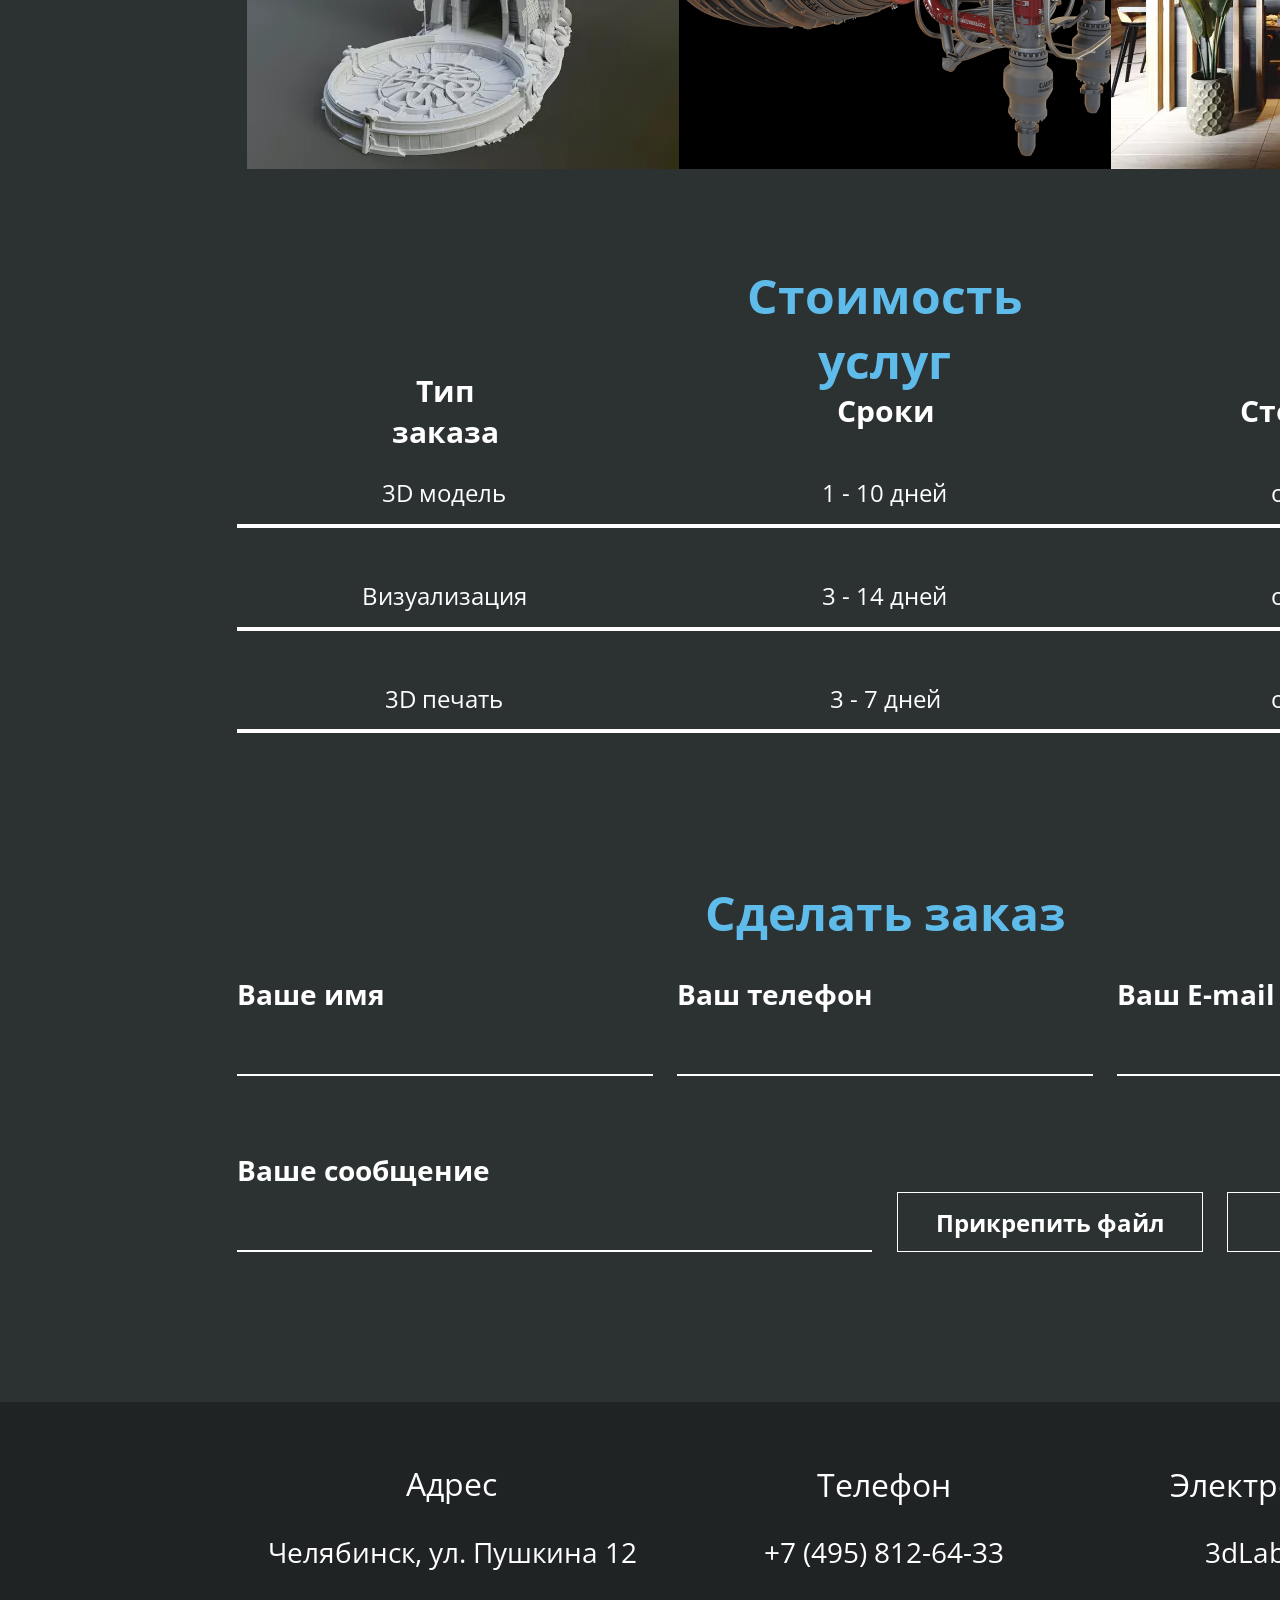
==== commit 7d13298f: "end" ====
--- a/lab_4_/1440/index.html
+++ b/lab_4_/1440/index.html
@@ -3,7 +3,7 @@
 
 <head>
     <link rel="stylesheet" href="https://cdn.jsdelivr.net/npm/bootstrap@4.3.1/dist/css/bootstrap.min.css"
-        integrity="sha384-ggOyR0iXCbMQv3Xipma34MD+dH/1fQ784/j6cY/iJTQUOhcWr7x9JvoRxT2MZw1T" crossorigin="anonymous">
+          integrity="sha384-ggOyR0iXCbMQv3Xipma34MD+dH/1fQ784/j6cY/iJTQUOhcWr7x9JvoRxT2MZw1T" crossorigin="anonymous">
     <link rel="stylesheet" href="css/style.css">
     <link href="https://fonts.googleapis.com/css?family=Open+Sans:300,400,700&display=swap" rel="stylesheet">
     <meta charset="UTF-8">
@@ -11,215 +11,233 @@
 </head>
 
 <body>
-    <div class="about-company-picture ">
+<div class="about-company-picture"></div>
+<div class="about-company-frame-text-background"></div>
+<div class="container">
+    <div class="row">
+        <div class="col-xl-12">
+
+            <!-- Шапка -->
+            <div class="col-xl-12">
+                <div class="header header-background">
+                    <div class="col-xl-2">
+                        <div class="logo">
+                            <img src="img/logo.svg" alt="logo">
+                        </div>
+                    </div>
+                    <div class="col-xl-10">
+                        <div class="header-menu">
+                            <div class="header-menu-text about-company-menu-text">
+                                <a onclick="scrollToDiv('#about-company')">О компании</a></div>
+                            <div class="header-menu-text services-menu-text">
+                                <a onclick="scrollToDiv('#service')">Услуги</a></div>
+                            <div class="header-menu-text portfolio-menu-text">
+                                <a onclick="scrollToDiv('#portfolio')">Портфолио</a></div>
+                            <div class="header-menu-text prices-menu-text">
+                                <a onclick="scrollToDiv('#cost-of-service')">Цены</a></div>
+                            <button class="my-button make-order-borders-button-menu" onclick="scrollToDiv('#make-order')">Сделать заказ</button>
+                        </div>
+                    </div>
+                </div>
+            </div>
+
+            <!-- О компании -->
+            <div class="col-xl-12">
+                <div class="col-xl-8">
+                    <div class="about-company-frame" id="about-company">
+                        <div class="about-company-frame-text">
+                            Мы работаем над каждым проектом индивидуально,
+                            чтобы создать 3D модели выского качества
+                        </div>
+                    </div>
+                </div>
+            </div>
+
+            <!-- Услуги -->
+            <div class="col-xl-12">
+                <div class="service-frame" id="service">
+                    <div class="service-frame-header" >
+                        Услуги
+                    </div>
+
+                    <div class="service-frame-3d-models-group">
+                        <div class="service-frame-3d-models">
+                            <a id="text1">3D модели</a>
+                        </div>
+                        <div class="service-frame-3d-models-line"></div>
+                    </div>
+                    <div class="service-frame-visualisations-group">
+                        <div class="service-frame-visualisation">
+                            <a id="text2">Визуализация</a>
+                        </div>
+                        <div class="service-frame-visualisation-line"></div>
+                    </div>
+                    <div class="service-frame-3d-printing-group">
+                        <div class="service-frame-3d-printing" >
+                            <a id="text3">3D печать</a>
+                        </div>
+                        <div class="service-frame-3d-printing-line"></div>
+                    </div>
+
+                    <div class="service-frame-example" id="image">
+                        <div class="service-frame-text-block">
+                            <div class="service-frame-example-rectangle">
+                                <div class="service-frame-text" id="description"></div>
+                            </div>
+                        </div>
+                    </div>
+                </div>
+            </div>
+
+            <!-- Портфолио -->
+            <div class="col-xl-12">
+                <div class="portfolio-frame" id="portfolio">
+                    <div class="portfolio-frame-variant1">
+                        <img src="img/portfolio_1.png" alt="portfolio_1">
+                    </div>
+                    <div class="portfolio-frame-variant2">
+                        <img src="img/portfolio_2.png" alt="portfolio_2">
+                    </div>
+                    <div class="portfolio-frame-variant3">
+                        <img src="img/portfolio_3.png" alt="portfolio_3">
+                    </div>
+                    <div class="portfolio-frame-variant4">
+                        <img src="img/portfolio_4.png" alt="portfolio_4">
+                    </div>
+                    <div class="portfolio-frame-variant-middle">
+                        <div class="portfolio-frame-header">
+                            Портфолио
+                        </div>
+                        <div class="portfolio-frame-variant-middle-description">
+                            Представлен широкий спектр 3D моделей, проектов
+                            визуализации и успешно выполненных 3D печатных работ
+                        </div>
+                    </div>
+                    <div class="portfolio-frame-variant5">
+                        <img src="img/portfolio_5.png" alt="portfolio_5">
+                    </div>
+                    <div class="portfolio-frame-variant6">
+                        <img src="img/portfolio_6.png" alt="portfolio_6">
+                    </div>
+                    <div class="portfolio-frame-variant7">
+                        <img src="img/portfolio_7.png" alt="portfolio_7">
+                    </div>
+                    <div class="portfolio-frame-variant8">
+                        <img src="img/portfolio_8.png" alt="portfolio_8">
+                    </div>
+
+                </div>
+            </div>
+
+            <!-- Стоимость услуг -->
+            <div class="col-xl-12">
+                <div class="cost-of-service-frame" id="cost-of-service">
+                    <div class="cost-of-service-header-text">
+                        Стоимость услуг
+                    </div>
+                    <div class="col-xl-4">
+                        <div class="cost-service-type-of-header cost-service-frame-headers-font">
+                            Тип заказа
+                        </div>
+                        <div class="cost-service-type-of-3d-model cost-service-frame-font">
+                            3D модель
+                        </div>
+                        <div class="cost-service-type-of-visualisation cost-service-frame-font">
+                            Визуализация
+                        </div>
+                        <div class="cost-service-type-of-3d-printing cost-service-frame-font">
+                            3D печать
+                        </div>
+                    </div>
+                    <div class="col-xl-4">
+                        <div class="cost-service-timeline-header cost-service-frame-headers-font">
+                            Сроки
+                        </div>
+                        <div class="cost-of-service-timeline-first cost-service-frame-font">
+                            1 - 10 дней
+                        </div>
+                        <div class="cost-of-service-timeline-second cost-service-frame-font">
+                            3 - 14 дней
+                        </div>
+                        <div class="cost-of-service-timeline-thirty cost-service-frame-font">
+                            3 - 7 дней
+                        </div>
+                    </div>
+                    <div class="col-xl-4">
+                        <div class="cost-service-cost-header cost-service-frame-headers-font">
+                            Стоимость
+                        </div>
+                        <div class="cost-of-service-cost-first cost-service-frame-font">
+                            от 5000 ₽
+                        </div>
+                        <div class="cost-of-service-cost-second cost-service-frame-font">
+                            от 8000 ₽
+                        </div>
+                        <div class="cost-of-service-cost-thirty cost-service-frame-font">
+                            от 1000 ₽
+                        </div>
+                    </div>
+                    <div class="cost-service-frame-line-first"></div>
+                    <div class="cost-service-frame-line-second"></div>
+                    <div class="cost-service-frame-line-thirty"></div>
+                </div>
+            </div>
+
+
+            <div class="col-xl-12">
+                <div class="make-order-frame" id="make-order">
+                    <div class="make-order-header-text">Сделать заказ</div>
+                    <div class="make-order-your-name">Ваше имя</div>
+                    <div class="make-order-text-box-your-name">
+                        <input type="text" class="my-input1">
+                    </div>
+                    <div class="make-order-your-phone">Ваш телефон</div>
+                    <div class="make-order-text-box-your-phone">
+                        <input type="text" class="my-input1">
+                    </div>
+                    <div class="make-order-your-email">Ваш E-mail</div>
+                    <div class="make-order-text-box-your-email">
+                        <input type="text" class="my-input1">
+                    </div>
+                    <div class="make-order-your-message">Ваше сообщение</div>
+                    <div class="make-order-text-box-your-message">
+                        <input type="text" class="my-input2">
+                    </div>
+                    <button class="my-button make-order-add-file-button">Прикрепить файл</button>
+                    <button class="my-button make-order-send-file-button">Отправить</button>
+                </div>
+            </div>
+
+            <div class="col-xl-12">
+                <div class="footer-frame">
+                    <div class="footer-address-header">Адрес</div>
+                    <div class="footer-address-text">Челябинск, ул. Пушкина 12</div>
+                    <div class="footer-phone-header">Телефон</div>
+                    <div class="footer-phone-text">+7 (495) 812-64-33</div>
+                    <div class="footer-email-header">Электронный адрес</div>
+                    <div class="footer-email-text">3dLab@gmail.com</div>
+                </div>
+            </div>
+        </div>
+        <div class="footer-background"></div>
     </div>
-    <div class="about-company-frame-text-background"></div>
-    <div class="container">
-        <div class="row">
-            <div class="col-xl-12">
-
-                <!-- Шапка -->
-                <div class="col-xl-12">
-                    <div class="header header-background">
-                        <div class="col-xl-2">
-                            <div class="logo">
-                                <img src="img/logo.svg" alt="logo">
-                            </div>
-                        </div>
-                        <div class="col-xl-10">
-                            <div class="header-menu">
-                                <div class="header-menu-text about-company-menu-text">О компании</div>
-                                <div class="header-menu-text services-menu-text">Услуги</div>
-                                <div class="header-menu-text portfolio-menu-text">Портфолио</div>
-                                <div class="header-menu-text prices-menu-text">Цены</div>
-                                <!-- <div class="make-order-borders-button-menu"></div> -->
-                                <button class="my-button make-order-borders-button-menu">Сделать заказ</button>
-                                <!-- <div class= "make-order-text-menu">Сделать заказ</div> -->
-                            </div>
-                        </div>
-                    </div>
-                </div>
-
-                <!-- О компании -->
-                <div class="col-xl-12">
-
-                    <div class="col-xl-8">
-                        <div class="about-company-frame">
-                            <div class="about-company-frame-text">
-                                Мы работаем над каждым проектом индивидуально,
-                                чтобы создать 3D модели выского качества
-                            </div>
-                        </div>
-                    </div>
-                </div>
-
-                <!-- Услуги -->
-                <div class="col-xl-12">
-                    <div class="service-frame">
-                        <div class="service-frame-header">
-                            Услуги
-                        </div>
-
-                        <div class="service-frame-3d-models-group">
-                            <div class="service-frame-3d-models">
-                                3D модели
-                            </div>
-                            <div class="service-frame-3d-models-line"></div>
-                        </div>
-                        <div class="service-frame-visualisations-group">
-                            <div class="service-frame-visualisation">
-                                Визуализация
-                            </div>
-                            <div class="service-frame-visualisation-line"></div>
-                        </div>
-                        <div class="service-frame-3d-printing-group">
-                            <div class="service-frame-3d-printing">
-                                3D печать
-                            </div>
-                            <div class="service-frame-3d-printing-line"></div>
-                        </div>
-
-                        <div class="service-frame-example">
-                            <img src="img/3d_model_example.png" alt="3d_model_example">
-                            <div class="service-frame-text-block">
-                                <div class="service-frame-example-rectangle">
-                                    <div class="service-frame-text">
-                                        Создаем высококачественные и реалистичные 3D 
-                                        модели на заказ для различных отраслей, работая 
-                                        в тесном сотрудничестве с клиентами.
-                                    </div>
-                                </div>
-                            </div>
-                        </div>
-                    </div>
-                </div>
-
-                <!-- Портфолио -->
-                <div class="col-xl-12">
-                    <div class="portfolio-frame">
-                        <div class="portfolio-frame-variant1">
-                            <img src="img/portfolio_1.png" alt="portfolio_1">
-                        </div>
-                        <div class="portfolio-frame-variant2">
-                            <img src="img/portfolio_2.png" alt="portfolio_2">
-                        </div>
-                        <div class="portfolio-frame-variant3">
-                            <img src="img/portfolio_3.png" alt="portfolio_3">
-                        </div>
-                        <div class="portfolio-frame-variant4">
-                            <img src="img/portfolio_4.png" alt="portfolio_4">
-                        </div>
-                        <div class="portfolio-frame-variant-middle">
-                            <div class="portfolio-frame-header">
-                                Портфолио
-                            </div>
-                            <div class="portfolio-frame-variant-middle-description">
-                                Представлен широкий спектр 3D моделей, проектов 
-                                визуализации и успешно выполненных 3D печатных работ
-                            </div>
-                        </div>
-                        <div class="portfolio-frame-variant5">
-                            <img src="img/portfolio_5.png" alt="portfolio_5">
-                        </div>
-                        <div class="portfolio-frame-variant6">
-                            <img src="img/portfolio_6.png" alt="portfolio_6">
-                        </div>
-                        <div class="portfolio-frame-variant7">
-                            <img src="img/portfolio_7.png" alt="portfolio_7">
-                        </div>
-                        <div class="portfolio-frame-variant8">
-                            <img src="img/portfolio_8.png" alt="portfolio_8">
-                        </div>
-                        
-                    </div>
-                </div>
-
-                <!-- Стоимость услуг -->
-                <div class="col-xl-12">
-                    <div class="cost-of-service-frame">
-                        <div class="cost-of-service-header-text">
-                            Стоимость услуг
-                        </div>
-                        <div class="col-xl-4">
-                            <div class="cost-service-type-of-header cost-service-frame-headers-font">
-                                Тип заказа
-                            </div>
-                            <div class="cost-service-type-of-3d-model cost-service-frame-font">
-                                3D модель
-                            </div>
-                            <div class="cost-service-type-of-visualisation cost-service-frame-font">
-                                Визуализация
-                            </div>
-                            <div class="cost-service-type-of-3d-printing cost-service-frame-font">
-                                3D печать
-                            </div>
-                        </div>
-                        <div class="col-xl-4">
-                            <div class="cost-service-timeline-header cost-service-frame-headers-font">
-                                Сроки
-                            </div>
-                            <div class="cost-of-service-timeline-first cost-service-frame-font">
-                                1 - 10 дней
-                            </div>
-                            <div class="cost-of-service-timeline-second cost-service-frame-font">
-                                3 - 14 дней
-                            </div>
-                            <div class="cost-of-service-timeline-thirty cost-service-frame-font">
-                                3 - 7 дней
-                            </div>
-                        </div>
-                        <div class="col-xl-4">
-                            <div class="cost-service-cost-header cost-service-frame-headers-font">
-                                Стоимость
-                            </div>
-                            <div class="cost-of-service-cost-first cost-service-frame-font">
-                                от 5000 ₽
-                            </div>
-                            <div class="cost-of-service-cost-second cost-service-frame-font">
-                                от 8000 ₽
-                            </div>
-                            <div class="cost-of-service-cost-thirty cost-service-frame-font">
-                                от 1000 ₽
-                            </div>
-                        </div>
-                        <div class="cost-service-frame-line-first"></div>
-                        <div class="cost-service-frame-line-second"></div>
-                        <div class="cost-service-frame-line-thirty"></div>
-                    </div>
-                </div>
-
-
-
-                <div class="col-xl-12">
-                    <div class="make-order-frame">
-                        <div class="make-order-header-text">Сделать заказ</div>
-                        <div class="make-order-your-name">Ваше имя</div>
-                        <div class="make-order-your-phone">Ваш телефон</div>
-                        <div class="make-order-your-email">Ваш E-mail</div>
-                    </div>
-                </div>
-
-
-
-            </div>
-        </div>
-    </div>
-
-
-
-    <script src="https://code.jquery.com/jquery-3.3.1.slim.min.js"
+
+</div>
+
+
+<script src="https://code.jquery.com/jquery-3.3.1.slim.min.js"
         integrity="sha384-q8i/X+965DzO0rT7abK41JStQIAqVgRVzpbzo5smXKp4YfRvH+8abtTE1Pi6jizo"
         crossorigin="anonymous"></script>
 
-    <script src="https://cdn.jsdelivr.net/npm/popper.js@1.14.7/dist/umd/popper.min.js"
+<script src="https://cdn.jsdelivr.net/npm/popper.js@1.14.7/dist/umd/popper.min.js"
         integrity="sha384-UO2eT0CpHqdSJQ6hJty5KVphtPhzWj9WO1clHTMGa3JDZwrnQq4sF86dIHNDz0W1"
         crossorigin="anonymous"></script>
 
-    <script src="https://cdn.jsdelivr.net/npm/bootstrap@4.3.1/dist/js/bootstrap.min.js"
+<script src="https://cdn.jsdelivr.net/npm/bootstrap@4.3.1/dist/js/bootstrap.min.js"
         integrity="sha384-JjSmVgyd0p3pXB1rRibZUAYoIIy6OrQ6VrjIEaFf/nJGzIxFDsf4x0xIM+B07jRM"
         crossorigin="anonymous"></script>
 
-    <script src="js/script.js"></script>
+<script src="js/script.js"></script>
 </body>
 
 </html>
--- a/lab_4_/1440/css/style.css
+++ b/lab_4_/1440/css/style.css
@@ -2,13 +2,21 @@
     overflow: auto;
 
     width: 1440px;
-    height: 4782px;
 
     background: #2C3132;
 }
 
 body::-webkit-scrollbar {
     display: none;
+}
+
+a {
+    color: #FFFFFF;
+}
+
+a:hover {
+    text-decoration: none;
+    color: #FFFFFF;
 }
 
 
@@ -130,7 +138,6 @@
 }
 
 
-
 .make-order-borders-button-menu {
     box-sizing: border-box;
 
@@ -169,7 +176,6 @@
 }
 
 /* ------- Шапка ------- */
-
 
 
 /* ------- О компании ------- */
@@ -182,10 +188,10 @@
     right: 0;
     bottom: 0;
     background-image: url('../img/about_company_picture.png'), linear-gradient(180deg,
-            rgba(0, 0, 0, 0.2) 0%,
-            rgba(0, 0, 0, 0.2) 15.75%,
-            rgba(0, 0, 0, 0) 100%),
-        linear-gradient(0deg,
+    rgba(0, 0, 0, 0.2) 0%,
+    rgba(0, 0, 0, 0.2) 15.75%,
+    rgba(0, 0, 0, 0) 100%),
+    linear-gradient(0deg,
             rgba(61, 58, 59, 0.1),
             rgba(61, 58, 59, 0.1));
     background-size: cover;
@@ -193,7 +199,6 @@
 }
 
 
-
 .about-company-frame {
     /* AboutCompany */
 
@@ -238,8 +243,8 @@
     top: 545px;
 
     background: linear-gradient(90deg,
-            rgba(44, 49, 50, 0.9) 0%,
-            rgba(44, 49, 50, 0) 100%);
+    rgba(44, 49, 50, 0.9) 0%,
+    rgba(44, 49, 50, 0) 100%);
 }
 
 /* ------- О компании ------- */
@@ -315,16 +320,28 @@
 
 }
 
+.service-frame-3d-models.default-link-color {
+    color: #FFFFFF;
+}
+
+.service-frame-3d-models.clicked-link-color {
+    color: #5EBBEA;
+}
+
 .service-frame-3d-models-line {
-
-    position: absolute;
-    width: 432px;
-
+    position: absolute;
+    width: 432px;
     left: 0px;
     top: 135px;
-
     border: 2px solid #5EBBEA;
-
+}
+
+.service-frame-3d-models-line.default-link-color {
+    border: 2px solid #FFFFFF;
+}
+
+.service-frame-3d-models-line.clicked-link-color {
+    border: 2px solid #5EBBEA;
 }
 
 
@@ -360,8 +377,14 @@
     text-align: center;
 
     color: #FFFFFF;
-
-
+}
+
+.service-frame-visualisation.default-link-color {
+    color: #FFFFFF;
+}
+
+.service-frame-visualisation.clicked-link-color {
+    color: #5EBBEA;
 }
 
 .service-frame-visualisation-line {
@@ -376,6 +399,13 @@
 
 }
 
+.service-frame-visualisation-line.default-link-color {
+    border: 2px solid #FFFFFF;
+}
+
+.service-frame-visualisation-line.clicked-link-color {
+    border: 2px solid #5EBBEA;
+}
 
 
 .service-frame-3d-printing-group {
@@ -412,6 +442,15 @@
     color: #FFFFFF;
 }
 
+.service-frame-3d-printing.default-link-color {
+    color: #FFFFFF;
+}
+
+.service-frame-3d-printing.clicked-link-color {
+    color: #5EBBEA;
+}
+
+
 .service-frame-3d-printing-line {
     position: absolute;
     width: 432px;
@@ -421,13 +460,35 @@
     border: 2px solid #FFFFFF;
 }
 
+.service-frame-3d-printing-line.default-link-color {
+    border: 2px solid #FFFFFF;
+}
+
+.service-frame-3d-printing-line.clicked-link-color {
+    border: 2px solid #5EBBEA;
+}
+
+
 .service-frame-example {
     position: absolute;
     width: 1296px;
     height: 667px;
     left: 0px;
     top: 166px;
-
+    background-image: url('../img/3d_model_example.png');
+}
+
+
+.service-frame-example.new-image1 {
+    background-image: url('../img/3d_model_example.png');
+}
+
+.service-frame-example.new-image2 {
+    background-image: url('../img/3d_visualisation_example.png');
+}
+
+.service-frame-example.new-image3 {
+    background-image: url('../img/3d_printing_example.png');
 }
 
 .service-frame-text-block {
@@ -449,9 +510,8 @@
     border-radius: 15px;
 }
 
-.service-frame-text {
-
-
+.service-frame-text::before {
+    content: "Создаем высококачественные и реалистичные 3D  модели на заказ для различных отраслей, работая в тесном сотрудничестве с клиентами.";
     position: absolute;
     width: 416px;
     height: 330px;
@@ -469,12 +529,23 @@
 
     color: #FFFFFF;
 
-
-
-}
+}
+
+.service-frame-text.new-text1::before {
+    content: "Создаем высококачественные и реалистичные 3D  модели на заказ для различных отраслей, работая в тесном сотрудничестве с клиентами.";
+}
+
+.service-frame-text.new-text2::before {
+    content: "Создаем фотореалистичную визуализацию 3D моделей на заказ, используя передовые технологии и программное обеспечение.";
+}
+
+.service-frame-text.new-text3::before {
+    content: "Создаем 3D печать на заказ с использованием передовых технологий и широкого выбора материалов, реализуя объекты любой сложности.";
+}
+
+
 
 /* ------- Услуги ------- */
-
 
 
 /* ------- Портфолио ------- */
@@ -947,6 +1018,303 @@
 
 }
 
-.make-order- {}
-
-/* ------- Сделать заказ ------- */+.my-input1[type="text"] {
+    border: none;
+    border-bottom: 2px solid white;
+    height: 60px;
+    width: 416px;
+    left: 0%;
+    right: 0%;
+    top: 0px;
+
+
+    font-family: 'Open Sans';
+    font-style: normal;
+    font-weight: 700;
+    font-size: 28px;
+    line-height: 38px;
+    display: flex;
+    color: #FFFFFF;
+
+    background: #2C3132;
+}
+
+.my-input2[type="text"] {
+    border: none;
+    border-bottom: 2px solid white;
+    height: 60px;
+    width: 635px;
+    left: 0%;
+    right: 0%;
+    top: 0px;
+
+
+    font-family: 'Open Sans';
+    font-style: normal;
+    font-weight: 700;
+    font-size: 28px;
+    line-height: 38px;
+    display: flex;
+    color: #FFFFFF;
+
+    background: #2C3132;
+}
+
+.make-order-text-box-your-name {
+    position: absolute;
+    width: 416px;
+    height: 60px;
+    left: 0px;
+    top: 136px;
+}
+
+
+.make-order-text-box-your-phone {
+    position: absolute;
+    width: 416px;
+    height: 60px;
+    left: 440px;
+    top: 136px;
+}
+
+.make-order-text-box-your-email {
+    position: absolute;
+    width: 416px;
+    height: 60px;
+    left: 880px;
+    top: 136px;
+}
+
+.make-order-your-message {
+    /* Ваше сообщение */
+
+
+    position: absolute;
+    width: 253px;
+    height: 38px;
+    left: 0px;
+    top: 271px;
+
+    font-family: 'Open Sans';
+    font-style: normal;
+    font-weight: 700;
+    font-size: 28px;
+    line-height: 38px;
+    display: flex;
+    align-items: center;
+
+    color: #FFFFFF;
+}
+
+.make-order-text-box-your-message {
+    position: absolute;
+    width: 635px;
+    height: 60px;
+    left: 0px;
+    top: 312px;
+
+}
+
+.make-order-add-file-button {
+    /* AddFile */
+    position: absolute;
+    width: 306px;
+    height: 60px;
+    left: 660px;
+    top: 312px;
+
+    font-family: 'Open Sans';
+    font-style: normal;
+    font-weight: 700;
+}
+
+.make-order-send-file-button {
+    /* SendFile */
+    position: absolute;
+    width: 306px;
+    height: 60px;
+    left: 990px;
+    top: 312px;
+
+    font-family: 'Open Sans';
+    font-style: normal;
+    font-weight: 700;
+
+
+}
+
+/* ------- Сделать заказ ------- */
+
+
+/*-------------Footer-------------*/
+
+.footer-frame {
+    /* Footer */
+    position: absolute;
+    width: 1296px;
+    height: 180px;
+    left: 72px;
+    top: 4662px;
+
+}
+
+.footer-address-header {
+    /* Адрес */
+
+
+    position: absolute;
+    width: 92px;
+    height: 44px;
+    left: 169px;
+    top: 0px;
+
+    font-family: 'Open Sans';
+    font-style: normal;
+    font-weight: 400;
+    font-size: 32px;
+    line-height: 44px;
+    /* identical to box height */
+
+    display: flex;
+    align-items: center;
+    text-align: center;
+
+    color: #FFFFFF;
+}
+
+.footer-address-text {
+    /* Челябинск, ул. Пушкина 12 */
+
+
+    position: absolute;
+    width: 371px;
+    height: 38px;
+    left: 31px;
+    top: 71px;
+
+    font-family: 'Open Sans';
+    font-style: normal;
+    font-weight: 400;
+    font-size: 28px;
+    line-height: 38px;
+    display: flex;
+    align-items: center;
+    text-align: center;
+
+    color: #FFFFFF;
+
+
+}
+
+
+.footer-phone-header {
+    /* Телефон */
+
+
+    position: absolute;
+    width: 135px;
+    height: 44px;
+    left: 580px;
+    top: 1px;
+
+    font-family: 'Open Sans';
+    font-style: normal;
+    font-weight: 400;
+    font-size: 32px;
+    line-height: 44px;
+    /* identical to box height */
+
+    display: flex;
+    align-items: center;
+    text-align: center;
+
+    color: #FFFFFF;
+
+
+}
+
+.footer-phone-text {
+    /* +7 (495) 812-64-33 */
+
+
+    position: absolute;
+    width: 242px;
+    height: 38px;
+    left: 527px;
+    top: 70.5px;
+
+    font-family: 'Open Sans';
+    font-style: normal;
+    font-weight: 400;
+    font-size: 28px;
+    line-height: 38px;
+    display: flex;
+    align-items: center;
+    text-align: center;
+
+    color: #FFFFFF;
+
+}
+
+.footer-email-header {
+    /* Электронный адрес */
+
+
+    position: absolute;
+    width: 310px;
+    height: 44px;
+    left: 933px;
+    top: 0.5px;
+
+    font-family: 'Open Sans';
+    font-style: normal;
+    font-weight: 400;
+    font-size: 32px;
+    line-height: 44px;
+    /* identical to box height */
+
+    display: flex;
+    align-items: center;
+    text-align: center;
+
+    color: #FFFFFF;
+
+}
+
+.footer-email-text {
+    /* 3dLab@gmail.com */
+
+
+    position: absolute;
+    width: 240px;
+    height: 38px;
+    left: 968px;
+    top: 70.5px;
+
+    font-family: 'Open Sans';
+    font-style: normal;
+    font-weight: 400;
+    font-size: 28px;
+    line-height: 38px;
+    display: flex;
+    align-items: center;
+    text-align: center;
+
+    color: #FFFFFF;
+
+}
+
+.footer-background {
+    position: absolute;
+    left: 0;
+    right: 0;
+    width: 100%;
+    height: 240px;
+    top: 4602px;
+    background: #1F2324;
+    background-blend-mode: luminosity;
+    z-index: -1;
+}
+
+
+/*-------------Footer-------------*/
